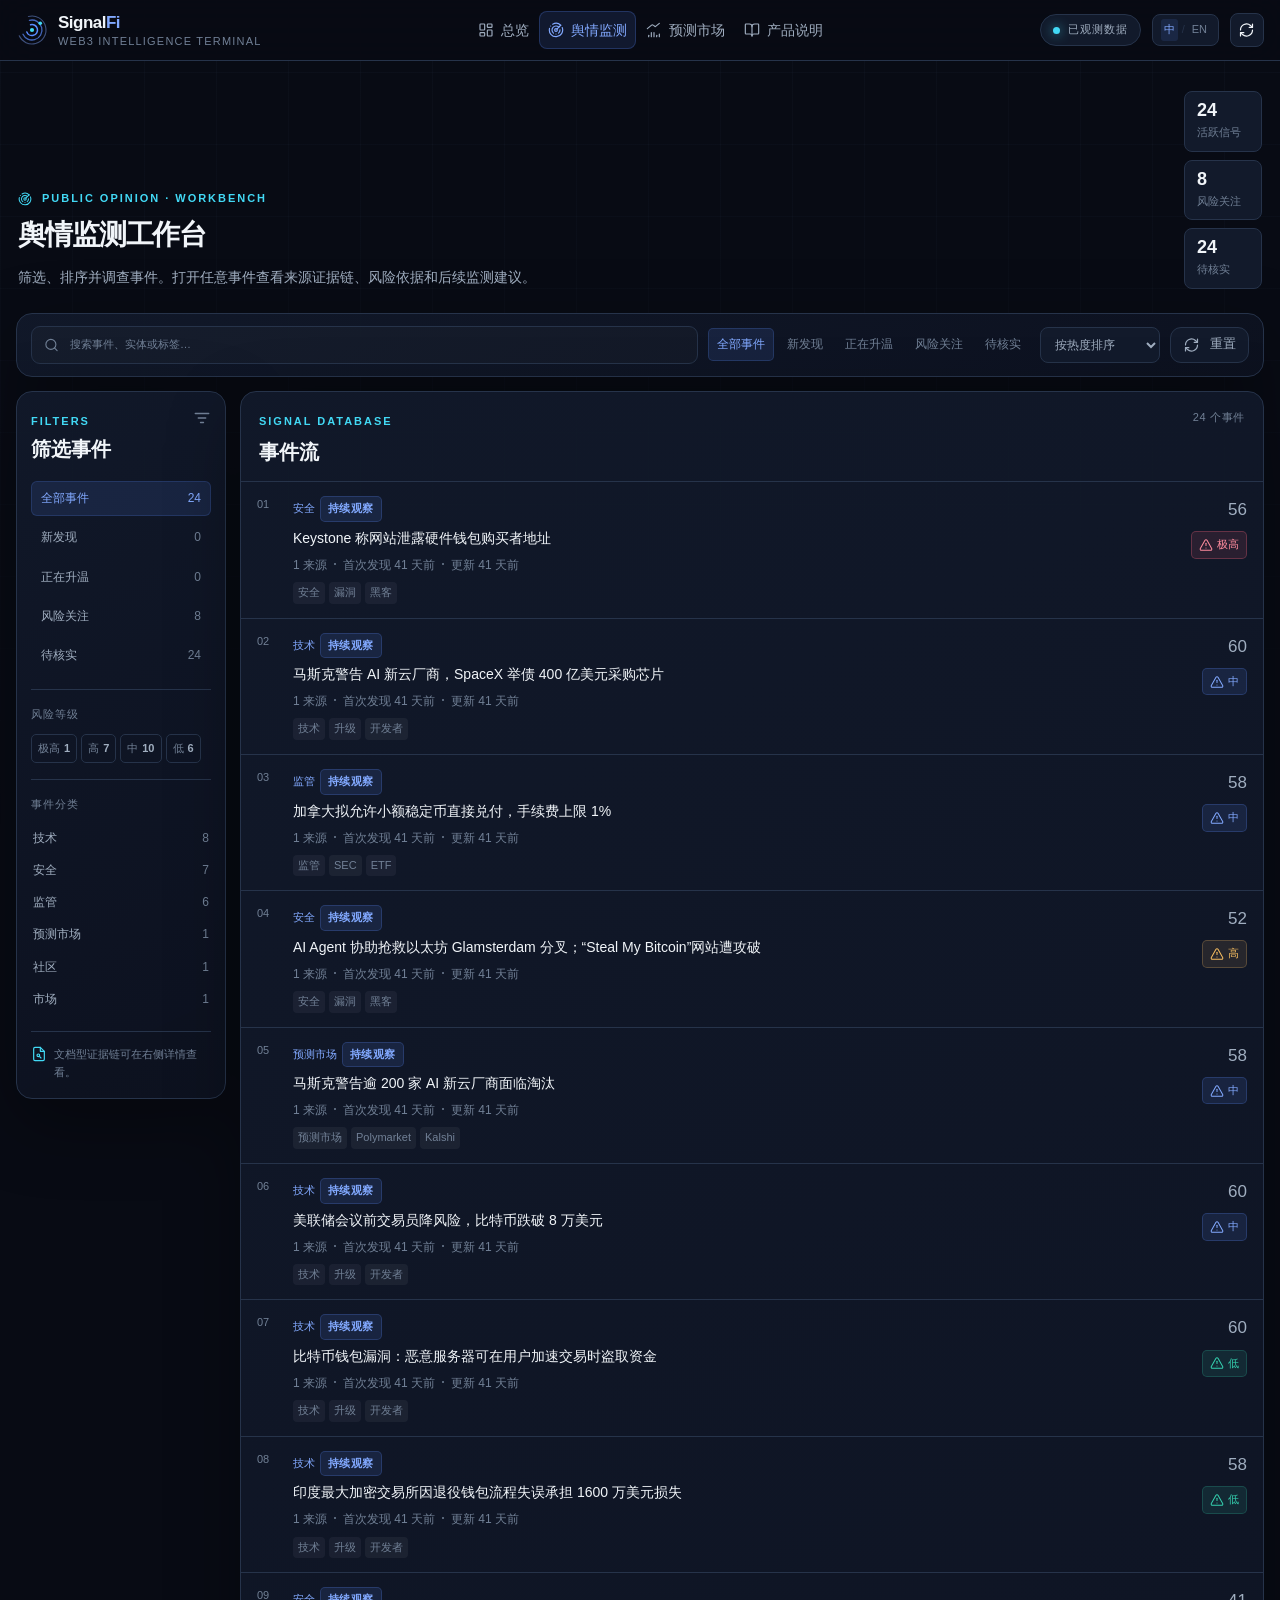
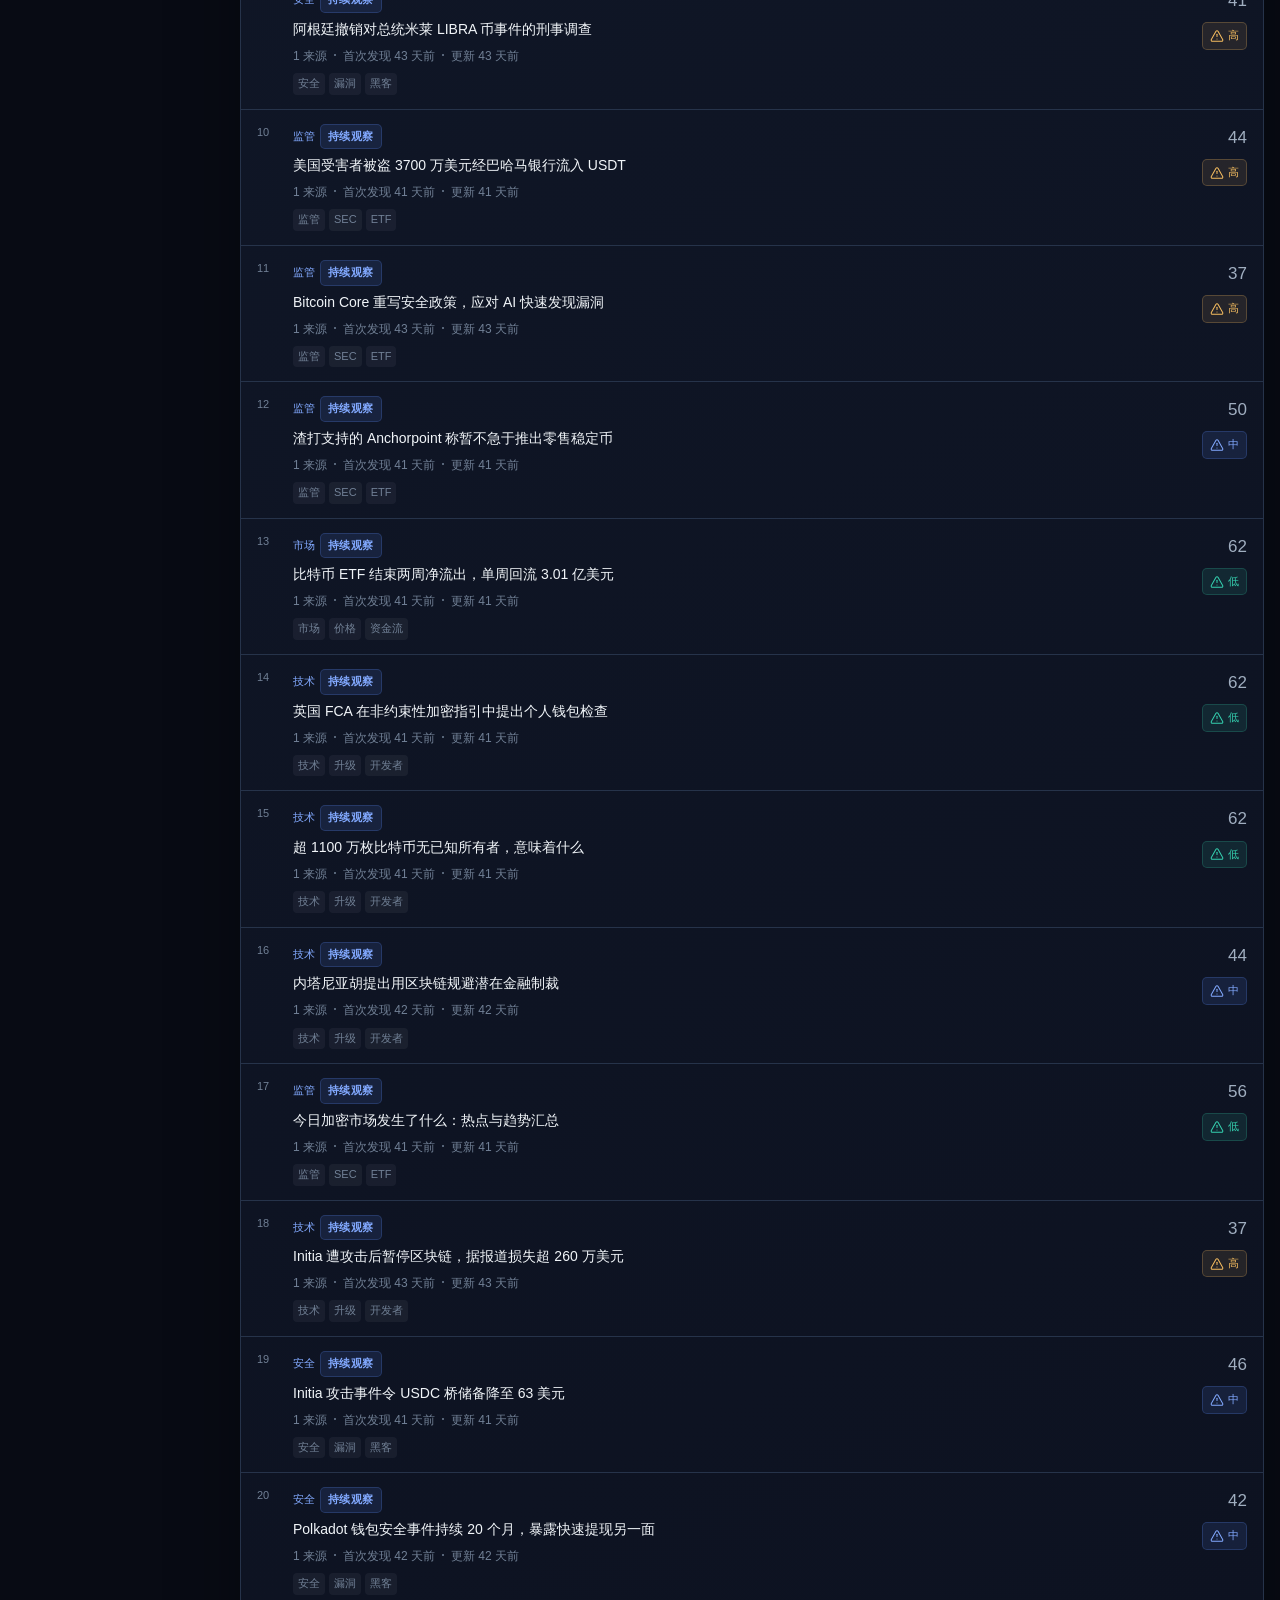
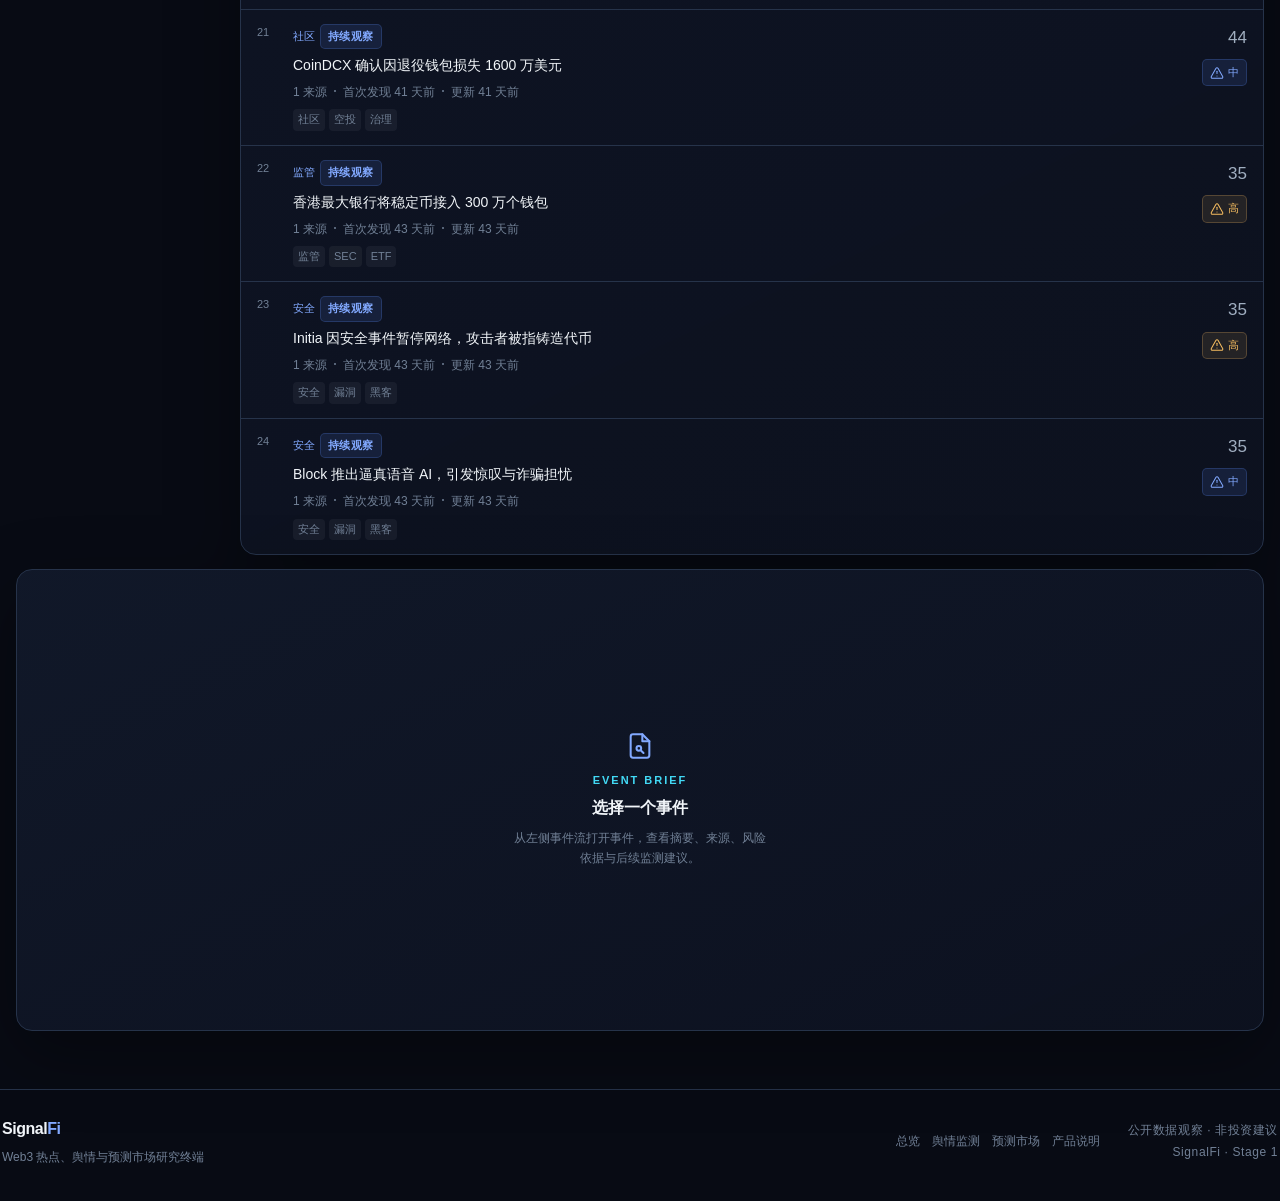
==== signals.html @ f1cc5cdb "chore: snapshot SignalFi v1.0" ====
<!doctype html>
<html lang="zh-CN">
<head>
  <meta charset="utf-8">
  <meta name="viewport" content="width=device-width, initial-scale=1">
  <meta name="description" content="SignalFi Web3 Intelligence Terminal：从公开数据中发现热点、舆情风险与预测市场研究机会。">
  <meta name="theme-color" content="#080B14">
  <title>舆情监测工作台 · SignalFi</title>
  <link rel="icon" href="assets/favicon.svg" type="image/svg+xml">
  <link rel="stylesheet" href="assets/tokens.css">
  <link rel="stylesheet" href="assets/styles.css">
  <link rel="stylesheet" href="assets/stage1.css">
</head>
<body data-page="signals">
  <a class="skip-link" href="#app-main">Skip to content</a>
  <div id="site-header"></div>
  <main class="page-shell" id="app-main"></main>
  <div id="site-footer"></div>
  <script src="assets/latest-data.js"></script>
  <script src="assets/core.js"></script>
  <script src="assets/signals.js"></script>
</body>
</html>
---- assets/tokens.css ----
:root {
  /* Surfaces */
  --app-bg: #080B14;
  --panel-base: #0D1220;
  --panel-elevated: #121A2B;
  --hover-surface: #19243A;
  --border: #26334A;

  /* Typography */
  --text-primary: #F1F5F9;
  --text-secondary: #A0AEC0;
  --text-muted: #718096;

  /* Brand and semantic colors */
  --brand-blue: #5B8CFF;
  --brand-blue-bright: #82A9FF;
  --signal-cyan: #42D9F5;
  --signal-teal: #35D0B0;
  --research-violet: #A78BFA;
  --risk-red: #FF647C;
  --alert-amber: #F6BD60;

  /* Alpha tokens */
  --blue-soft: rgba(91, 140, 255, 0.12);
  --cyan-soft: rgba(66, 217, 245, 0.12);
  --teal-soft: rgba(53, 208, 176, 0.11);
  --violet-soft: rgba(167, 139, 250, 0.11);
  --risk-soft: rgba(255, 100, 124, 0.11);
  --amber-soft: rgba(246, 189, 96, 0.1);
  --white-03: rgba(241, 245, 249, 0.03);
  --white-05: rgba(241, 245, 249, 0.05);
  --white-07: rgba(241, 245, 249, 0.07);
  --grid-line: rgba(160, 174, 192, 0.045);
  --backdrop: rgba(4, 7, 13, 0.8);
  --shadow: 0 24px 70px rgba(0, 0, 0, 0.34);

  /* Layout */
  --radius: 16px;
  --radius-sm: 12px;
  --radius-control: 8px;
  --panel-padding: 22px;
  --icon-nav: 16px;
  --icon-card: 20px;
  --icon-list: 16px;
  --icon-risk: 14px;

  /* Compatibility aliases used by existing components */
  --bg: var(--app-bg);
  --bg-soft: var(--panel-base);
  --panel: color-mix(in srgb, var(--panel-base) 92%, transparent);
  --panel-solid: var(--panel-base);
  --panel-hover: color-mix(in srgb, var(--hover-surface) 94%, transparent);
  --line: var(--border);
  --line-strong: color-mix(in srgb, var(--border) 72%, white 9%);
  --text: var(--text-primary);
  --muted: var(--text-secondary);
  --muted-2: var(--text-muted);
  --mint: var(--signal-teal);
  --mint-soft: var(--teal-soft);
  --blue: var(--brand-blue);
  --amber: var(--alert-amber);
  --danger: var(--risk-red);
  --danger-soft: var(--risk-soft);
  --cyan: var(--signal-cyan);
  --violet: var(--research-violet);
  --font: "Inter", "Noto Sans SC", "PingFang SC", "Microsoft YaHei", "Segoe UI", sans-serif;
}
---- assets/styles.css ----
* { box-sizing: border-box; }
html { scroll-behavior: smooth; }
body {
  margin: 0;
  min-width: 320px;
  background: var(--bg);
  color: var(--text);
  font-family: var(--font);
  line-height: 1.55;
  -webkit-font-smoothing: antialiased;
  overflow-x: hidden;
}
body::before {
  content: "";
  position: fixed;
  inset: 0;
  z-index: -3;
  background-image:
    linear-gradient(rgba(128, 160, 200, 0.035) 1px, transparent 1px),
    linear-gradient(90deg, rgba(128, 160, 200, 0.035) 1px, transparent 1px);
  background-size: 72px 72px;
  mask-image: linear-gradient(to bottom, black 0%, rgba(0,0,0,.65) 45%, transparent 96%);
  pointer-events: none;
}
button, input { font: inherit; }
button { color: inherit; }
a { color: inherit; }
svg { display: block; }
.icon-sprite { position: absolute; width: 0; height: 0; overflow: hidden; }
.icon { width: var(--icon-list); height: var(--icon-list); fill: none; stroke: currentColor; stroke-width: 1.75; stroke-linecap: round; stroke-linejoin: round; flex: 0 0 auto; }
.icon-sm { width: var(--icon-risk); height: var(--icon-risk); }
.icon-md { width: var(--icon-card); height: var(--icon-card); }
.nav-icon { width: var(--icon-nav); height: var(--icon-nav); }
:focus-visible { outline: 2px solid var(--brand-blue); outline-offset: 2px; }
::selection { background: var(--cyan-soft); color: var(--text-primary); }
.ambient { position: fixed; z-index: -2; width: 680px; height: 680px; border-radius: 50%; filter: blur(100px); opacity: .16; pointer-events: none; }
.ambient-one { top: -380px; left: 25%; background: var(--brand-blue); }
.ambient-two { top: 520px; right: -440px; background: var(--signal-cyan); opacity: .1; }
.site-header { position: sticky; top: 0; z-index: 30; border-bottom: 1px solid var(--line); background: color-mix(in srgb, var(--app-bg) 88%, transparent); backdrop-filter: blur(20px); }
.header-inner { width: min(1480px, calc(100% - 48px)); height: 60px; margin: 0 auto; display: flex; align-items: center; justify-content: space-between; gap: 24px; }
.brand { display: inline-flex; align-items: center; gap: 10px; text-decoration: none; flex: 0 0 auto; }
.brand-logo { width: 32px; height: 32px; flex: 0 0 auto; }
.brand-copy { display: flex; flex-direction: column; line-height: 1; }
.brand-wordmark { color: var(--text-primary); font-size: 17px; font-weight: 700; letter-spacing: -.03em; }
.brand-wordmark span, .site-footer .brand-wordmark span { color: var(--brand-blue-bright); }
.brand-copy small { margin-top: 5px; color: var(--text-muted); font-size: 7px; letter-spacing: .17em; }
.header-nav { display: flex; align-items: center; gap: 5px; }
.header-nav button { display: inline-flex; align-items: center; gap: 7px; border: 1px solid transparent; background: transparent; color: var(--text-secondary); padding: 7px 11px; border-radius: var(--radius-control); font-size: 12px; cursor: pointer; transition: .2s ease; }
.header-nav button:hover { color: var(--brand-blue-bright); background: var(--blue-soft); border-color: color-mix(in srgb, var(--brand-blue) 24%, transparent); }
.header-actions { display: flex; align-items: center; gap: 11px; }
.mode-pill { height: 32px; display: inline-flex; align-items: center; gap: 8px; padding: 0 12px; border: 1px solid var(--line); background: var(--panel-elevated); border-radius: 999px; color: var(--muted); font-size: 11px; letter-spacing: .08em; text-transform: uppercase; white-space: nowrap; }
.status-dot, .live-dot, .dot { display: inline-block; width: 7px; height: 7px; border-radius: 50%; background: var(--signal-cyan); box-shadow: 0 0 12px color-mix(in srgb, var(--signal-cyan) 80%, transparent); }
.mode-pill.demo .status-dot { background: var(--amber); box-shadow: 0 0 12px rgba(246,189,96,.75); }
.icon-button { width: 34px; height: 34px; border: 1px solid var(--line); border-radius: var(--radius-control); background: var(--panel-elevated); display: grid; place-items: center; cursor: pointer; transition: .2s ease; }
.icon-button svg { width: 17px; fill: none; stroke: currentColor; stroke-width: 1.8; stroke-linecap: round; stroke-linejoin: round; }
.icon-button:hover { border-color: color-mix(in srgb, var(--brand-blue) 42%, transparent); color: var(--brand-blue-bright); background: var(--blue-soft); }
.icon-button.loading svg { animation: spin .9s linear infinite; }
.page-shell { width: min(1480px, calc(100% - 48px)); margin: 0 auto; }
.hero { min-height: 530px; display: grid; grid-template-columns: minmax(0, 1.12fr) minmax(360px, .88fr); align-items: center; gap: 70px; padding: 72px 4px 58px; border-bottom: 1px solid var(--line); }
.eyebrow, .section-kicker { color: var(--signal-cyan); font-size: 10px; font-weight: 700; letter-spacing: .18em; text-transform: uppercase; }
.eyebrow { display: flex; align-items: center; gap: 10px; margin-bottom: 26px; }
.live-dot { animation: pulse 2s infinite; }
.hero h1 { margin: 0; max-width: 810px; font-size: clamp(47px, 5.6vw, 82px); line-height: .99; letter-spacing: -.045em; font-weight: 650; }
.hero h1 span { background: linear-gradient(100deg, var(--text-primary) 5%, var(--brand-blue-bright) 48%, var(--signal-cyan) 100%); -webkit-background-clip: text; background-clip: text; color: transparent; }
.hero-description { max-width: 660px; margin: 28px 0 0; color: var(--muted); font-size: 16px; line-height: 1.85; }
.hero-actions { display: flex; flex-wrap: wrap; gap: 12px; margin-top: 34px; }
.button { min-height: 46px; display: inline-flex; align-items: center; justify-content: center; gap: 10px; border: 1px solid transparent; border-radius: 11px; padding: 0 20px; cursor: pointer; font-size: 13px; font-weight: 600; transition: transform .2s ease, background .2s ease, border-color .2s ease; }
.button:hover { transform: translateY(-1px); }
.button svg { width: 17px; fill: none; stroke: currentColor; stroke-width: 1.8; stroke-linecap: round; stroke-linejoin: round; }
.button-primary { background: var(--brand-blue); color: #FFFFFF; box-shadow: 0 10px 36px color-mix(in srgb, var(--brand-blue) 24%, transparent); }
.button-primary:hover { background: var(--brand-blue-bright); color: var(--app-bg); }
.button-ghost { background: var(--panel-elevated); border-color: var(--line); color: var(--text-secondary); }
.button-ghost:hover { background: var(--hover-surface); border-color: var(--line-strong); color: var(--text-primary); }
.hero-meta { display: flex; flex-wrap: wrap; gap: 26px; margin-top: 31px; color: var(--muted-2); font-size: 11px; }
.hero-meta strong { color: var(--text-secondary); font-weight: 500; }
.signal-visual { position: relative; width: min(100%, 510px); aspect-ratio: 1; margin: 0 auto; display: grid; place-items: center; }
.signal-visual::before { content: ""; position: absolute; inset: 5%; border-radius: 50%; background: radial-gradient(circle, rgba(66,217,245,.11), transparent 62%); filter: blur(14px); }
.orbit { position: absolute; border: 1px solid color-mix(in srgb, var(--brand-blue) 18%, transparent); border-radius: 50%; }
.orbit::after { content: ""; position: absolute; inset: 9%; border: 1px dashed color-mix(in srgb, var(--signal-cyan) 14%, transparent); border-radius: 50%; }
.orbit-outer { inset: 4%; animation: orbit-rotate 34s linear infinite; }
.orbit-mid { inset: 18%; border-color: rgba(91,140,255,.18); animation: orbit-rotate 24s linear infinite reverse; }
.orbit-inner { inset: 31%; border-color: color-mix(in srgb, var(--signal-cyan) 24%, transparent); }
.orbit i { position: absolute; width: 7px; height: 7px; border-radius: 50%; background: var(--signal-cyan); box-shadow: 0 0 20px color-mix(in srgb, var(--signal-cyan) 78%, transparent); }
.orbit i:nth-child(1) { top: 9%; left: 27%; }
.orbit i:nth-child(2) { right: 9%; top: 48%; background: var(--brand-blue-bright); box-shadow: 0 0 20px color-mix(in srgb, var(--brand-blue) 78%, transparent); }
.orbit i:nth-child(3) { bottom: 13%; left: 31%; background: var(--alert-amber); box-shadow: 0 0 20px color-mix(in srgb, var(--alert-amber) 70%, transparent); }
.orbit-mid i:nth-child(1) { top: 24%; right: 3%; }
.orbit-mid i:nth-child(2) { bottom: 16%; left: 10%; background: var(--blue); }
.signal-core { position: relative; z-index: 2; width: 38%; aspect-ratio: 1; border-radius: 50%; display: flex; flex-direction: column; align-items: center; justify-content: center; border: 1px solid color-mix(in srgb, var(--brand-blue) 34%, transparent); background: radial-gradient(circle at 50% 30%, var(--blue-soft), transparent 62%), var(--panel-base); box-shadow: 0 0 0 12px color-mix(in srgb, var(--brand-blue) 4%, transparent), 0 0 90px color-mix(in srgb, var(--brand-blue) 12%, transparent), inset 0 0 50px var(--white-03); }
.signal-core::before { content: ""; position: absolute; inset: -8px; border-radius: 50%; background: conic-gradient(var(--brand-blue) 0 var(--risk-angle, 56%), var(--white-07) var(--risk-angle, 56%) 100%); z-index: -1; mask: radial-gradient(transparent 67%, black 69%); }
.signal-core span { color: var(--muted-2); font-size: 8px; letter-spacing: .17em; }
.signal-core strong { margin: 6px 0 0; font-size: clamp(38px, 4vw, 54px); line-height: 1; letter-spacing: -.05em; }
.signal-core small { margin-top: 7px; color: var(--muted); font-size: 10px; }
.signal-caption { position: absolute; color: var(--muted-2); font-size: 8px; letter-spacing: .14em; }
.signal-caption b { margin-left: 7px; color: var(--text-secondary); font-weight: 500; }
.signal-caption.top { top: 15%; right: 0; }
.signal-caption.bottom { bottom: 14%; left: -1%; }
.notice-bar { margin: 20px 0 0; padding: 13px 17px; display: flex; align-items: center; gap: 11px; border: 1px solid color-mix(in srgb, var(--alert-amber) 24%, transparent); background: var(--amber-soft); border-radius: var(--radius-sm); color: color-mix(in srgb, var(--alert-amber) 78%, white 22%); font-size: 12px; }
.notice-icon { flex: 0 0 auto; width: 19px; height: 19px; display: grid; place-items: center; border: 1px solid color-mix(in srgb, var(--alert-amber) 35%, transparent); border-radius: 50%; color: var(--alert-amber); font-size: 11px; font-weight: 700; }
.kpi-grid { display: grid; grid-template-columns: repeat(4, minmax(0, 1fr)); gap: 14px; margin-top: 26px; }
.kpi-card, .panel, .method-card { border: 1px solid var(--line); background: linear-gradient(155deg, color-mix(in srgb, var(--panel-elevated) 92%, transparent), color-mix(in srgb, var(--panel-base) 96%, transparent)); box-shadow: var(--shadow); }
.kpi-card { min-height: 176px; padding: 20px 20px 16px; border-radius: var(--radius-sm); position: relative; overflow: hidden; }
.kpi-card::after { content: ""; position: absolute; top: -70px; right: -70px; width: 150px; height: 150px; border-radius: 50%; background: radial-gradient(circle, var(--blue-soft), transparent 70%); }
.kpi-top { display: flex; align-items: center; justify-content: space-between; gap: 10px; color: var(--text-secondary); font-size: 12px; }
.kpi-label { display: inline-flex; align-items: center; gap: 7px; }
.kpi-icon { width: var(--icon-card); height: var(--icon-card); color: var(--brand-blue-bright); }
.kpi-chip { padding: 3px 7px; border-radius: 5px; color: var(--brand-blue-bright); background: var(--blue-soft); font-size: 8px; letter-spacing: .08em; }
.kpi-chip.danger { color: var(--danger); background: var(--danger-soft); }
.kpi-chip.success { color: var(--signal-teal); background: var(--teal-soft); }
.kpi-card > strong { display: block; margin-top: 13px; font-size: 34px; line-height: 1; letter-spacing: -.04em; }
.kpi-card > p { margin: 8px 0 0; color: var(--muted-2); font-size: 10px; }
.sparkline { position: absolute; right: 14px; bottom: 14px; width: 45%; height: 42px; overflow: visible; }
.mini-bars { position: absolute; right: 18px; bottom: 18px; height: 34px; display: flex; align-items: end; gap: 4px; }
.mini-bars i { display: block; width: 4px; border-radius: 3px; background: linear-gradient(to top, rgba(255,100,124,.25), var(--danger)); }
.sentiment-track { position: absolute; right: 18px; bottom: 22px; width: 42%; height: 5px; border-radius: 5px; background: rgba(255,255,255,.07); overflow: hidden; }
.sentiment-track span { display: block; width: 0; height: 100%; border-radius: inherit; background: linear-gradient(90deg, var(--danger), var(--amber), var(--mint)); transition: width .6s ease; }
.dashboard-grid { display: grid; grid-template-columns: minmax(0, 1fr) 382px; gap: 16px; margin-top: 16px; align-items: start; }
.main-column, .side-column { display: flex; flex-direction: column; gap: 16px; min-width: 0; }
.panel { border-radius: var(--radius); padding: var(--panel-padding); }
.panel-heading { display: flex; align-items: flex-start; justify-content: space-between; gap: 20px; }
.panel-heading.compact { align-items: center; }
.panel-heading h2 { margin: 5px 0 0; font-size: 18px; line-height: 1.25; letter-spacing: -.02em; font-weight: 600; }
.legend { display: flex; align-items: center; gap: 8px; color: var(--muted-2); font-size: 9px; letter-spacing: .04em; }
.legend-line { display: block; width: 24px; height: 2px; border-radius: 4px; background: var(--signal-cyan); box-shadow: 0 0 12px color-mix(in srgb, var(--signal-cyan) 55%, transparent); }
.trend-chart { width: 100%; height: 250px; margin-top: 24px; }
.trend-chart svg { width: 100%; height: 100%; overflow: visible; }
.pulse-footer { display: flex; flex-wrap: wrap; gap: 22px; padding-top: 17px; border-top: 1px solid var(--line); color: var(--muted-2); font-size: 10px; }
.pulse-footer b { color: var(--text-secondary); font-weight: 500; }
.dot.mint { background: var(--mint); }
.dot.amber { background: var(--amber); box-shadow: 0 0 10px rgba(246,189,96,.6); }
.events-panel { padding-bottom: 12px; }
.event-tools { flex: 1; display: flex; justify-content: flex-end; }
.search-box { width: min(300px, 100%); height: 38px; display: flex; align-items: center; gap: 9px; padding: 0 12px; border: 1px solid var(--line); border-radius: 9px; background: rgba(255,255,255,.02); }
.search-box:focus-within { border-color: rgba(66,217,245,.35); }
.search-box svg { width: 15px; fill: none; stroke: var(--muted-2); stroke-width: 1.8; stroke-linecap: round; }
.search-box input { width: 100%; border: 0; outline: 0; background: transparent; color: var(--text); font-size: 11px; }
.search-box input::placeholder { color: var(--muted-2); }
.filter-row { display: flex; gap: 7px; flex-wrap: wrap; margin: 22px 0 10px; }
.filter-button { border: 1px solid transparent; background: rgba(255,255,255,.025); color: var(--muted-2); border-radius: 7px; padding: 6px 10px; font-size: 10px; cursor: pointer; transition: .2s ease; }
.filter-button:hover { color: var(--text); background: rgba(255,255,255,.05); }
.filter-button.active { color: var(--mint); background: var(--mint-soft); border-color: rgba(66,217,245,.17); }
.event-list { display: flex; flex-direction: column; }
.event-row { display: grid; grid-template-columns: 34px minmax(0, 1fr) auto; gap: 14px; align-items: center; width: 100%; padding: 16px 8px; border: 0; border-bottom: 1px solid var(--line); background: transparent; text-align: left; cursor: pointer; transition: background .2s ease, transform .2s ease; }
.event-row:last-child { border-bottom: 0; }
.event-row:hover { background: rgba(255,255,255,.027); transform: translateX(2px); }
.event-index { color: var(--muted-2); font-size: 10px; font-variant-numeric: tabular-nums; }
.event-main { min-width: 0; }
.event-title { display: block; color: var(--text-primary); font-size: 13px; line-height: 1.5; font-weight: 520; }
.event-row:hover .event-title { color: white; }
.event-meta { display: flex; flex-wrap: wrap; align-items: center; gap: 8px; margin-top: 7px; color: var(--muted-2); font-size: 9px; }
.event-meta .category { color: var(--brand-blue-bright); }
.event-meta .bullet { width: 2px; height: 2px; border-radius: 50%; background: var(--muted-2); }
.event-tags { display: inline-flex; gap: 5px; flex-wrap: wrap; }
.event-tags span { padding: 2px 5px; border-radius: 4px; background: var(--blue-soft); color: var(--brand-blue-bright); }
.event-score { display: flex; align-items: center; gap: 10px; }
.heat-bar { width: 48px; height: 3px; border-radius: 5px; background: rgba(255,255,255,.07); overflow: hidden; }
.heat-bar span { display: block; height: 100%; border-radius: inherit; background: linear-gradient(90deg, rgba(66,217,245,.35), var(--mint)); }
.risk-pill { min-width: 44px; padding: 4px 7px; border-radius: 5px; display: inline-flex; align-items: center; justify-content: center; gap: 4px; text-align: center; font-size: 9px; border: 1px solid transparent; }
.risk-pill .icon { width: var(--icon-risk); height: var(--icon-risk); }
.risk-pill.critical { color: color-mix(in srgb, var(--risk-red) 74%, white 26%); background: var(--risk-soft); border-color: color-mix(in srgb, var(--risk-red) 28%, transparent); }
.risk-pill.high { color: var(--alert-amber); background: var(--amber-soft); border-color: color-mix(in srgb, var(--alert-amber) 24%, transparent); }
.risk-pill.medium { color: var(--brand-blue-bright); background: var(--blue-soft); border-color: color-mix(in srgb, var(--brand-blue) 22%, transparent); }
.risk-pill.low { color: var(--signal-teal); background: var(--teal-soft); border-color: color-mix(in srgb, var(--signal-teal) 20%, transparent); }
.loading-state, .empty-state { padding: 42px 18px; color: var(--muted-2); text-align: center; font-size: 12px; }
.brief-panel { position: relative; overflow: hidden; background: radial-gradient(circle at 100% 0, rgba(66,217,245,.1), transparent 38%), linear-gradient(155deg, rgba(17,27,40,.96), rgba(10,15,24,.9)); }
.brief-panel::before { content: ""; position: absolute; inset: 0; border-radius: inherit; padding: 1px; background: linear-gradient(135deg, rgba(66,217,245,.32), transparent 38%, rgba(91,140,255,.15)); -webkit-mask: linear-gradient(#000 0 0) content-box, linear-gradient(#000 0 0); -webkit-mask-composite: xor; mask-composite: exclude; pointer-events: none; }
.engine-badge { padding: 4px 7px; border-radius: 5px; color: var(--mint); background: var(--mint-soft); font-size: 8px; letter-spacing: .08em; }
.engine-badge.report-ai { color: var(--brand-blue-bright); background: var(--blue-soft); }
.brief-headline { margin: 22px 0 0; font-size: 18px; line-height: 1.5; letter-spacing: -.02em; font-weight: 600; }
.brief-summary { margin: 13px 0 0; color: var(--muted); font-size: 12px; line-height: 1.85; }
.brief-rule { height: 1px; margin: 18px 0; background: var(--line); }
.brief-actions { display: flex; flex-direction: column; gap: 10px; }
.brief-action { display: flex; gap: 9px; color: var(--text-secondary); font-size: 11px; line-height: 1.65; }
.brief-action span { flex: 0 0 auto; color: var(--mint); font-size: 9px; padding-top: 3px; }
.text-button { width: 100%; margin-top: 20px; padding: 11px 0 0; border: 0; border-top: 1px solid var(--line); background: transparent; color: #bdc9d9; display: flex; justify-content: space-between; cursor: pointer; font-size: 11px; }
.text-button:hover { color: var(--mint); }
.text-button span { color: var(--mint); }
.tiny-label { color: var(--muted-2); font-size: 8px; letter-spacing: .13em; }
.coin-grid { display: grid; grid-template-columns: repeat(3, 1fr); gap: 8px; margin-top: 20px; }
.coin-card { padding: 10px 9px; border: 1px solid var(--line); border-radius: 9px; background: rgba(255,255,255,.018); }
.coin-symbol { display: flex; justify-content: space-between; color: var(--muted); font-size: 9px; }
.coin-symbol b { color: var(--text-secondary); font-size: 8px; font-weight: 500; }
.coin-price { display: block; margin-top: 7px; font-size: 14px; font-variant-numeric: tabular-nums; }
.coin-change { display: block; margin-top: 3px; font-size: 9px; }
.positive { color: var(--mint); }
.negative { color: var(--danger); }
.fear-row { margin-top: 18px; padding: 12px 0; border-top: 1px solid var(--line); border-bottom: 1px solid var(--line); display: grid; grid-template-columns: 1fr 1.1fr auto; align-items: center; gap: 10px; font-size: 10px; color: var(--muted); }
.fear-row > div:first-child { display: flex; gap: 8px; align-items: baseline; }
.fear-row strong { color: var(--text); font-size: 15px; }
.fear-row small { color: var(--muted-2); font-size: 8px; text-align: right; }
.fear-track { height: 4px; border-radius: 5px; background: linear-gradient(90deg, rgba(255,100,124,.25), rgba(246,189,96,.25), rgba(66,217,245,.25)); overflow: hidden; }
.fear-track span { display: block; width: 0; height: 100%; background: linear-gradient(90deg, var(--danger), var(--amber), var(--mint)); transition: width .6s ease; }
.subhead { display: flex; justify-content: space-between; margin-top: 18px; color: var(--muted-2); font-size: 8px; letter-spacing: .05em; }
.prediction-list { display: flex; flex-direction: column; }
.prediction-row { display: block; padding: 12px 0; border-bottom: 1px solid var(--line); text-decoration: none; }
.prediction-row:last-child { border-bottom: 0; padding-bottom: 0; }
.prediction-question { color: var(--text-secondary); font-size: 10.5px; line-height: 1.5; }
.prediction-meta { display: flex; justify-content: space-between; gap: 12px; margin-top: 7px; color: var(--muted-2); font-size: 8px; }
.prediction-prob { color: var(--research-violet); font-size: 11px; font-variant-numeric: tabular-nums; }
.prediction-bar { height: 2px; margin-top: 7px; border-radius: 4px; background: rgba(255,255,255,.06); overflow: hidden; }
.prediction-bar span { display: block; height: 100%; border-radius: inherit; background: linear-gradient(90deg, var(--violet-soft), var(--research-violet)); }
.source-list { display: flex; flex-direction: column; margin-top: 16px; }
.source-row { display: grid; grid-template-columns: 8px minmax(0, 1fr) auto; gap: 10px; align-items: center; padding: 8px 0; border-bottom: 1px solid rgba(151,169,196,.08); font-size: 10px; }
.source-row:last-child { border-bottom: 0; }
.source-state { width: 5px; height: 5px; border-radius: 50%; background: var(--mint); box-shadow: 0 0 8px rgba(66,217,245,.6); }
.source-state.error { background: var(--danger); box-shadow: 0 0 8px rgba(255,100,124,.5); }
.source-name { color: var(--text-secondary); overflow: hidden; text-overflow: ellipsis; white-space: nowrap; }
.source-type { color: var(--muted-2); font-size: 8px; }
.source-count { color: var(--muted); font-variant-numeric: tabular-nums; }
.methodology-section { display: grid; grid-template-columns: .82fr 1.18fr; gap: 52px; margin: 26px 0 0; padding: 74px 4px; border-top: 1px solid var(--line); }
.methodology-intro h2 { margin: 13px 0 0; font-size: clamp(30px, 3.2vw, 48px); line-height: 1.1; letter-spacing: -.04em; }
.methodology-intro p { max-width: 440px; margin: 20px 0 0; color: var(--muted); font-size: 13px; line-height: 1.9; }
.method-grid { display: grid; grid-template-columns: repeat(2, minmax(0, 1fr)); gap: 12px; }
.method-card { border-radius: var(--radius-sm); padding: 20px; background: linear-gradient(145deg, color-mix(in srgb, var(--panel-elevated) 78%, transparent), color-mix(in srgb, var(--panel-base) 70%, transparent)); }
.method-index { color: var(--signal-cyan); font-size: 9px; letter-spacing: .1em; }
.method-card h3 { margin: 22px 0 0; font-size: 14px; font-weight: 600; }
.method-card p { margin: 9px 0 0; color: var(--muted-2); font-size: 10px; line-height: 1.8; }
.site-footer { display: flex; justify-content: space-between; gap: 24px; padding: 28px 4px 42px; border-top: 1px solid var(--line); }
.site-footer strong { font-size: 12px; letter-spacing: .12em; }
.site-footer p { margin: 6px 0 0; color: var(--muted-2); font-size: 9px; }
.footer-meta { display: flex; flex-direction: column; align-items: flex-end; gap: 5px; color: var(--muted-2); font-size: 8px; letter-spacing: .05em; }
.dialog { width: min(760px, calc(100% - 28px)); max-height: min(88vh, 900px); padding: 0; border: 1px solid var(--line-strong); border-radius: 18px; background: #0b111b; color: var(--text); box-shadow: 0 40px 120px rgba(0,0,0,.75); overflow: hidden; }
.dialog::backdrop { background: rgba(2, 5, 9, .78); backdrop-filter: blur(7px); }
.dialog-shell { position: relative; padding: 34px; overflow-y: auto; max-height: min(88vh, 900px); }
.dialog-close { position: absolute; top: 18px; right: 18px; width: 34px; height: 34px; z-index: 2; border: 1px solid var(--line); border-radius: 9px; background: rgba(255,255,255,.035); cursor: pointer; }
.dialog-close svg { width: 15px; margin: auto; fill: none; stroke: currentColor; stroke-width: 1.7; stroke-linecap: round; }
.dialog-close:hover { color: var(--mint); border-color: rgba(66,217,245,.35); }
.detail-kicker { padding-right: 40px; color: var(--signal-cyan); font-size: 9px; letter-spacing: .14em; text-transform: uppercase; }
.detail-title { margin: 13px 0 0; padding-right: 30px; font-size: clamp(24px, 4vw, 38px); line-height: 1.25; letter-spacing: -.035em; }
.detail-meta { display: flex; flex-wrap: wrap; align-items: center; gap: 8px; margin-top: 14px; color: var(--muted-2); font-size: 10px; }
.detail-summary { margin: 24px 0 0; color: var(--text-secondary); font-size: 13px; line-height: 1.9; }
.metric-grid { display: grid; grid-template-columns: repeat(3, 1fr); gap: 9px; margin-top: 24px; }
.metric-box { padding: 14px; border: 1px solid var(--line); border-radius: 10px; background: rgba(255,255,255,.02); }
.metric-box span { color: var(--muted-2); font-size: 8px; letter-spacing: .08em; text-transform: uppercase; }
.metric-box strong { display: block; margin-top: 5px; font-size: 20px; font-variant-numeric: tabular-nums; }
.metric-box small { display: block; margin-top: 4px; color: var(--muted-2); font-size: 8px; }
.insight-box { margin-top: 22px; padding: 16px 17px; border: 1px solid color-mix(in srgb, var(--signal-cyan) 20%, transparent); border-radius: var(--radius-sm); background: var(--cyan-soft); }
.insight-box span { color: var(--signal-cyan); font-size: 8px; letter-spacing: .12em; }
.insight-box p { margin: 8px 0 0; color: var(--text-secondary); font-size: 12px; line-height: 1.8; }
.detail-section { margin-top: 25px; }
.detail-section h3 { margin: 0 0 12px; color: var(--text-primary); font-size: 12px; font-weight: 600; }
.detail-tags { display: flex; flex-wrap: wrap; gap: 6px; }
.detail-tags span { padding: 4px 8px; border: 1px solid var(--line); border-radius: 5px; color: var(--text-secondary); font-size: 9px; }
.evidence-list { display: flex; flex-direction: column; gap: 7px; }
.evidence-link { display: flex; align-items: center; justify-content: space-between; gap: 12px; padding: 11px 12px; border: 1px solid var(--line); border-radius: var(--radius-control); text-decoration: none; color: var(--text-secondary); font-size: 10px; transition: .2s ease; }
.evidence-link:hover { border-color: color-mix(in srgb, var(--brand-blue) 30%, transparent); background: var(--blue-soft); color: var(--text-primary); }
.evidence-link small { flex: 0 0 auto; color: var(--muted-2); font-size: 8px; }
.report-actions { display: flex; gap: 9px; margin-top: 24px; flex-wrap: wrap; }
.report-section { margin-top: 25px; padding-top: 20px; border-top: 1px solid var(--line); }
.report-section h3 { margin: 0; font-size: 12px; }
.report-section p { margin: 10px 0 0; color: var(--text-secondary); font-size: 12px; line-height: 1.85; }
.report-action-list { margin: 12px 0 0; padding: 0; list-style: none; display: flex; flex-direction: column; gap: 10px; }
.report-action-list li { display: flex; gap: 9px; color: var(--text-secondary); font-size: 11px; line-height: 1.7; }
.report-action-list li::before { content: "→"; color: var(--brand-blue-bright); flex: 0 0 auto; }
.report-event-list { display: flex; flex-direction: column; margin-top: 10px; }
.report-event { display: flex; justify-content: space-between; gap: 14px; padding: 10px 0; border-bottom: 1px solid rgba(151,169,196,.08); font-size: 10px; }
.report-event:last-child { border-bottom: 0; }
.report-event span { color: var(--text-secondary); }
.report-event b { flex: 0 0 auto; color: var(--muted-2); font-weight: 500; }
.toast { position: fixed; left: 50%; bottom: 24px; z-index: 60; transform: translate(-50%, 20px); padding: 11px 16px; border: 1px solid var(--line-strong); border-radius: var(--radius-control); background: var(--panel-elevated); color: var(--text-primary); font-size: 11px; box-shadow: var(--shadow); opacity: 0; pointer-events: none; transition: .25s ease; }
.toast.show { opacity: 1; transform: translate(-50%, 0); }
.noscript { position: fixed; inset: auto 20px 20px; z-index: 80; padding: 16px; border-radius: 10px; background: var(--danger); color: #18080a; }
.reveal { animation: reveal .6s ease both; }
.reveal:nth-child(2) { animation-delay: .06s; }
.reveal:nth-child(3) { animation-delay: .12s; }
.reveal:nth-child(4) { animation-delay: .18s; }
@keyframes spin { to { transform: rotate(360deg); } }
@keyframes pulse { 0%, 100% { opacity: 1; transform: scale(1); } 50% { opacity: .42; transform: scale(.72); } }
@keyframes orbit-rotate { to { transform: rotate(360deg); } }
@keyframes reveal { from { opacity: 0; transform: translateY(12px); } to { opacity: 1; transform: translateY(0); } }
@media (max-width: 1180px) {
  .hero { grid-template-columns: minmax(0, 1fr) 390px; gap: 30px; }
  .dashboard-grid { grid-template-columns: minmax(0, 1fr) 350px; }
  .header-nav { display: none; }
  .kpi-grid { grid-template-columns: repeat(2, 1fr); }
}
@media (max-width: 900px) {
  .hero { grid-template-columns: 1fr; min-height: auto; padding-top: 58px; }
  .signal-visual { width: min(82vw, 470px); margin-top: 20px; }
  .dashboard-grid { grid-template-columns: 1fr; }
  .side-column { display: grid; grid-template-columns: repeat(2, minmax(0, 1fr)); align-items: start; }
  .sources-panel { grid-column: 1 / -1; }
  .methodology-section { grid-template-columns: 1fr; gap: 32px; }
}
@media (max-width: 640px) {
  .header-inner, .page-shell { width: calc(100% - 28px); }
  .header-inner { height: 56px; }
  .brand-copy small { display: none; }
  .header-actions .mode-pill { padding: 0 9px; font-size: 9px; }
  .mode-pill #mode-label { max-width: 76px; overflow: hidden; text-overflow: ellipsis; white-space: nowrap; }
  .hero { padding: 48px 0 40px; gap: 26px; }
  .hero h1 { font-size: clamp(40px, 12vw, 62px); }
  .hero-description { font-size: 14px; line-height: 1.75; }
  .hero-meta { gap: 12px; flex-direction: column; }
  .signal-visual { width: min(92vw, 390px); }
  .kpi-grid { grid-template-columns: repeat(2, minmax(0, 1fr)); gap: 9px; }
  .kpi-card { min-height: 154px; padding: 15px; }
  .kpi-card > strong { font-size: 28px; }
  .kpi-card > p { max-width: 125px; }
  .sparkline { opacity: .55; width: 42%; }
  .panel { padding: 17px; border-radius: 15px; }
  .panel-heading { align-items: flex-start; }
  .events-heading { flex-direction: column; }
  .event-tools { width: 100%; }
  .search-box { width: 100%; }
  .event-row { grid-template-columns: 20px minmax(0, 1fr) auto; gap: 8px; padding: 14px 2px; }
  .event-title { font-size: 12px; }
  .event-tags { display: none; }
  .heat-bar { display: none; }
  .risk-pill { min-width: 37px; padding: 3px 5px; font-size: 8px; }
  .side-column { display: flex; }
  .trend-chart { height: 215px; margin-top: 17px; }
  .pulse-footer { gap: 10px; flex-direction: column; }
  .method-grid { grid-template-columns: 1fr; }
  .methodology-section { padding: 52px 0; }
  .site-footer { flex-direction: column; }
  .footer-meta { align-items: flex-start; }
  .dialog-shell { padding: 25px 18px; }
  .metric-grid { grid-template-columns: 1fr; }
  .detail-title { font-size: 26px; }
  .coin-grid { grid-template-columns: repeat(3, 1fr); }
}
@media (prefers-reduced-motion: reduce) {
  *, *::before, *::after { animation-duration: .001ms !important; animation-iteration-count: 1 !important; scroll-behavior: auto !important; }
}
@media print {
  body * { visibility: hidden !important; }
  #report-dialog, #report-dialog * { visibility: visible !important; }
  #report-dialog { position: absolute !important; inset: 0 !important; width: 100% !important; max-height: none !important; border: 0 !important; box-shadow: none !important; background: white !important; color: #111 !important; }
  #report-dialog .dialog-shell { max-height: none !important; overflow: visible !important; padding: 28px !important; }
  #report-dialog .dialog-close, #report-dialog .report-actions { display: none !important; }
  #report-dialog .detail-kicker, #report-dialog .report-action-list li::before { color: #08784f !important; }
  #report-dialog .detail-meta, #report-dialog .report-section p, #report-dialog .report-action-list li, #report-dialog .report-event span { color: #222 !important; }
  #report-dialog .report-section, #report-dialog .report-event { border-color: #ddd !important; }
}





/* Semantic status utilities */
.status-chip {
  display: inline-flex;
  align-items: center;
  gap: 5px;
  min-height: 22px;
  padding: 3px 7px;
  border: 1px solid transparent;
  border-radius: 5px;
  font-size: 8px;
  font-weight: 600;
  letter-spacing: .04em;
}
.status-chip.confirmed { color: var(--signal-teal); background: var(--teal-soft); border-color: color-mix(in srgb, var(--signal-teal) 22%, transparent); }
.status-chip.unverified { color: var(--alert-amber); background: var(--amber-soft); border-color: color-mix(in srgb, var(--alert-amber) 24%, transparent); }
.status-chip.monitoring { color: var(--brand-blue-bright); background: var(--blue-soft); border-color: color-mix(in srgb, var(--brand-blue) 22%, transparent); }
.status-chip.corroborated { color: var(--brand-blue-bright); background: var(--blue-soft); border-color: color-mix(in srgb, var(--brand-blue) 22%, transparent); }
.status-chip.rising, .status-chip.new { color: var(--alert-amber); background: var(--amber-soft); border-color: color-mix(in srgb, var(--alert-amber) 24%, transparent); }
.status-chip.risk { color: var(--risk-red); background: var(--risk-soft); border-color: color-mix(in srgb, var(--risk-red) 24%, transparent); }
.status-chip.research { color: var(--research-violet); background: var(--violet-soft); border-color: color-mix(in srgb, var(--research-violet) 24%, transparent); }
.inline-icon { display: inline-block; vertical-align: -2px; margin-left: 5px; color: currentColor; }
---- assets/stage1.css ----
/* SignalFi Stage 1 page system */
.skip-link { position: fixed; left: 16px; top: -60px; z-index: 100; padding: 10px 14px; border: 1px solid var(--border); border-radius: var(--radius-control); background: var(--panel-elevated); color: var(--text-primary); text-decoration: none; transition: top .2s ease; }
.skip-link:focus { top: 12px; }
.page-shell { padding-bottom: 28px; }
.header-nav .nav-link { display: inline-flex; align-items: center; gap: 7px; padding: 7px 11px; border: 1px solid transparent; border-radius: var(--radius-control); color: var(--text-secondary); font-size: 12px; text-decoration: none; transition: color .2s ease, background .2s ease, border-color .2s ease; }
.header-nav .nav-link:hover { color: var(--brand-blue-bright); background: var(--blue-soft); }
.header-nav .nav-link.active { color: var(--brand-blue-bright); background: var(--blue-soft); border-color: color-mix(in srgb, var(--brand-blue) 24%, transparent); }
.header-sync { color: var(--text-muted); font-size: 9px; letter-spacing: .055em; white-space: nowrap; }
.lang-toggle { height: 32px; display: inline-flex; align-items: center; gap: 4px; padding: 0 8px; border: 1px solid var(--border); border-radius: var(--radius-control); background: var(--panel-elevated); color: var(--text-muted); font-size: 9px; cursor: pointer; }
.lang-toggle span { padding: 2px 3px; border-radius: 3px; }
.lang-toggle span.active { color: var(--brand-blue-bright); background: var(--blue-soft); }
.lang-toggle i { color: var(--border); font-style: normal; }
.mobile-menu-button, .mobile-nav { display: none; }
.page-loading, .page-error { min-height: 52vh; display: flex; flex-direction: column; align-items: center; justify-content: center; text-align: center; color: var(--text-secondary); }
.page-loading { gap: 8px; }
.page-loading strong { color: var(--text-primary); font-size: 14px; }
.page-loading p, .page-error p { max-width: 520px; margin: 4px 0 18px; color: var(--text-muted); font-size: 12px; }
.loading-orbit { width: 48px; height: 48px; display: grid; place-items: center; margin-bottom: 8px; border: 1px solid var(--border); border-radius: 50%; color: var(--signal-cyan); animation: pulse 1.8s infinite; }
.loading-orbit .icon { width: 22px; height: 22px; }
.page-error { margin-top: 28px; padding: 48px 24px; }
.page-head { display: flex; align-items: flex-end; justify-content: space-between; gap: 30px; padding: 30px 2px 24px; }
.page-title-block { min-width: 0; }
.page-title-block .eyebrow { margin-bottom: 10px; }
.page-title-block h1 { margin: 0; color: var(--text-primary); font-size: clamp(28px, 3vw, 42px); line-height: 1.08; letter-spacing: -.04em; }
.page-title-block > p { max-width: 760px; margin: 12px 0 0; color: var(--text-secondary); font-size: 13px; line-height: 1.8; }
.page-head-side { flex: 0 0 auto; display: flex; flex-direction: column; align-items: flex-end; gap: 12px; }
.page-head-actions { display: flex; flex-wrap: wrap; justify-content: flex-end; gap: 8px; }
.source-health-inline { display: flex; align-items: center; gap: 8px; color: var(--text-secondary); font-size: 9px; }
.source-health-inline b { color: var(--text-primary); }
.source-health-inline .muted { color: var(--text-muted); }
.health-dot { width: 6px; height: 6px; border-radius: 50%; background: var(--signal-teal); }
.health-dot.warn { background: var(--alert-amber); }
.compact-stat-pair { display: flex; gap: 8px; }
.compact-stat-pair > span { min-width: 78px; padding: 9px 12px; border: 1px solid var(--border); border-radius: var(--radius-control); background: var(--panel-elevated); }
.compact-stat-pair b { display: block; color: var(--text-primary); font-size: 18px; line-height: 1; }
.compact-stat-pair small { display: block; margin-top: 5px; color: var(--text-muted); font-size: 8px; }
.methodology-meta { color: var(--text-muted); font-size: 9px; }
.methodology-meta b { color: var(--text-primary); }
.overview-kpis { margin-top: 0; }
.overview-kpis .kpi-card { min-height: 132px; padding: 17px 18px 14px; }
.overview-kpis .kpi-card > strong { margin-top: 10px; font-size: 30px; }
.kpi-tone-brand { box-shadow: inset 0 1px 0 color-mix(in srgb, var(--brand-blue) 20%, transparent), var(--shadow); }
.kpi-tone-amber { box-shadow: inset 0 1px 0 color-mix(in srgb, var(--alert-amber) 20%, transparent), var(--shadow); }
.kpi-tone-risk { box-shadow: inset 0 1px 0 color-mix(in srgb, var(--risk-red) 20%, transparent), var(--shadow); }
.kpi-tone-violet { box-shadow: inset 0 1px 0 color-mix(in srgb, var(--research-violet) 20%, transparent), var(--shadow); }
.kpi-sparkline { position: absolute; right: 16px; bottom: 14px; width: 86px; height: 30px; opacity: .8; }
.kpi-sparkline.brand { color: var(--brand-blue-bright); }
.kpi-sparkline.amber { color: var(--alert-amber); }
.kpi-risk-bars { position: absolute; right: 18px; bottom: 17px; height: 36px; display: flex; align-items: flex-end; gap: 4px; }
.kpi-risk-bars i { display: block; width: 4px; border-radius: 3px; background: var(--risk-red); opacity: .8; }
.kpi-risk-bars i.high { background: var(--alert-amber); }
.kpi-risk-bars i.medium { background: var(--brand-blue); }
.kpi-donut { position: absolute; right: 18px; bottom: 16px; width: 42px; height: 42px; border-radius: 50%; display: grid; place-items: center; background: conic-gradient(var(--research-violet) 0 var(--ratio), var(--border) var(--ratio) 100%); }
.kpi-donut::before { content: ""; position: absolute; inset: 6px; border-radius: 50%; background: var(--panel-base); }
.kpi-donut span { position: relative; z-index: 1; color: var(--research-violet); font-size: 9px; font-weight: 700; }
@keyframes pulse { 0%, 100% { opacity: 1; transform: scale(1); } 50% { opacity: .5; transform: scale(.96); } }
@keyframes spin { to { transform: rotate(360deg); } }
.overview-workbench { display: grid; grid-template-columns: minmax(188px, 20fr) minmax(0, 50fr) minmax(304px, 30fr); gap: 14px; margin-top: 14px; align-items: start; }
.overview-filter-rail { padding: 18px 15px; }
.rail-heading, .panel-heading.compact { display: flex; align-items: flex-start; justify-content: space-between; gap: 12px; }
.rail-heading h2 { margin: 5px 0 0; font-size: 15px; }
.rail-icon { width: 18px; height: 18px; color: var(--text-muted); }
.filter-group { display: flex; flex-direction: column; gap: 4px; margin-top: 18px; }
.quick-filter { display: flex; align-items: center; justify-content: space-between; gap: 8px; width: 100%; padding: 7px 9px; border: 1px solid transparent; border-radius: 6px; background: transparent; color: var(--text-secondary); font-size: 10px; text-align: left; cursor: pointer; }
.quick-filter b { color: var(--text-muted); font-weight: 500; }
.quick-filter:hover { background: var(--hover-surface); color: var(--text-primary); }
.quick-filter.active { color: var(--brand-blue-bright); background: var(--blue-soft); border-color: color-mix(in srgb, var(--brand-blue) 18%, transparent); }
.quick-filter.active b { color: var(--brand-blue-bright); }
.rail-divider { height: 1px; margin: 16px 0; background: var(--border); }
.filter-label { margin-bottom: 10px; color: var(--text-muted); font-size: 8px; letter-spacing: .08em; text-transform: uppercase; }
.risk-distribution { display: flex; flex-wrap: wrap; gap: 4px; }
.risk-dist { flex: 1; min-width: 50px; padding: 6px; border: 1px solid var(--border); border-radius: 5px; color: var(--text-muted); font-size: 7px; text-align: center; }
.risk-dist b { display: block; margin-top: 3px; color: var(--text-primary); font-size: 13px; }
.risk-dist.critical { border-color: color-mix(in srgb, var(--risk-red) 24%, transparent); }
.risk-dist.high { border-color: color-mix(in srgb, var(--alert-amber) 22%, transparent); }
.risk-dist.medium { border-color: color-mix(in srgb, var(--brand-blue) 22%, transparent); }
.category-filter-list { display: flex; flex-direction: column; gap: 3px; }
.category-filter { display: flex; justify-content: space-between; gap: 8px; padding: 5px 2px; border: 0; background: transparent; color: var(--text-secondary); font-size: 9px; text-align: left; cursor: pointer; }
.category-filter b { color: var(--text-muted); font-weight: 500; }
.category-filter:hover, .category-filter.active { color: var(--brand-blue-bright); }
.mini-source-list { display: flex; flex-direction: column; gap: 7px; }
.mini-source-list span { display: flex; align-items: center; gap: 6px; color: var(--text-muted); font-size: 8px; }
.mini-source-list i { width: 5px; height: 5px; border-radius: 50%; background: var(--signal-teal); }
.mini-source-list i.error { background: var(--risk-red); }
.mini-source-list b { margin-left: auto; color: var(--text-secondary); font-weight: 500; }
.rail-note { display: flex; gap: 7px; margin-top: 17px; padding-top: 13px; border-top: 1px solid var(--border); color: var(--text-muted); font-size: 8px; line-height: 1.65; }
.rail-note .icon { flex: 0 0 auto; margin-top: 1px; color: var(--signal-cyan); }
.overview-center { display: flex; flex-direction: column; gap: 14px; min-width: 0; }
.overview-intel { display: flex; flex-direction: column; gap: 14px; min-width: 0; }
.pulse-panel, .stream-panel { padding: 18px; }
.pulse-chart { height: 190px; margin-top: 14px; }
.pulse-chart svg { width: 100%; height: 100%; }
.pulse-footer { display: flex; flex-wrap: wrap; gap: 18px; padding-top: 13px; border-top: 1px solid var(--border); color: var(--text-muted); font-size: 9px; }
.pulse-footer b { color: var(--text-secondary); font-weight: 500; }
.stream-count, .tiny-label { color: var(--text-muted); font-size: 8px; letter-spacing: .06em; }
.stream-meta-line { display: flex; justify-content: space-between; gap: 12px; margin: 10px 0 7px; color: var(--text-muted); font-size: 9px; }
.stream-meta-line a, .text-link { color: var(--brand-blue-bright); text-decoration: none; }
.stream-meta-line a:hover, .text-link:hover { color: var(--signal-cyan); }
.overview-event-list { border-top: 1px solid var(--border); }
.overview-event-row { padding: 13px 4px; }
.event-tag-inline { padding: 2px 5px; border-radius: 4px; color: var(--brand-blue-bright); background: var(--blue-soft); }
.intel-panel { padding: 17px; }
.panel-icon { width: 18px; height: 18px; color: var(--text-muted); }
.risk-icon { color: var(--risk-red); }
.violet-text { color: var(--research-violet); }
.text-link { display: inline-flex; align-items: center; gap: 6px; margin-top: 14px; font-size: 9px; }
.priority-list, .prediction-watch-list { margin-top: 14px; }
.priority-item { display: grid; grid-template-columns: 5px minmax(0, 1fr) auto; gap: 9px; align-items: center; padding: 10px 0; border-bottom: 1px solid var(--border); text-decoration: none; }
.priority-item:last-child { border-bottom: 0; }
.priority-signal { width: 4px; height: 26px; border-radius: 3px; background: var(--alert-amber); }
.priority-signal.critical { background: var(--risk-red); }
.priority-signal.high { background: var(--alert-amber); }
.priority-item strong { display: block; color: var(--text-secondary); font-size: 9px; line-height: 1.45; font-weight: 500; }
.priority-item small { display: block; margin-top: 5px; color: var(--text-muted); font-size: 7px; }
.priority-item:hover strong { color: var(--text-primary); }
.narrative-bars { display: flex; flex-direction: column; gap: 11px; margin-top: 17px; }
.narrative-row > div:first-child { display: flex; justify-content: space-between; color: var(--text-secondary); font-size: 8px; }
.narrative-row b { color: var(--text-muted); font-weight: 500; }
.narrative-track { height: 4px; margin-top: 5px; border-radius: 3px; background: var(--border); overflow: hidden; }
.narrative-track span { display: block; height: 100%; border-radius: inherit; background: var(--brand-blue); }
.narrative-track .risk { background: var(--risk-red); }
.narrative-track .amber { background: var(--alert-amber); }
.narrative-track .violet { background: var(--research-violet); }
.narrative-track .cyan { background: var(--signal-cyan); }
.watch-item { display: block; padding: 10px 0; border-bottom: 1px solid var(--border); text-decoration: none; }
.watch-item:last-child { border-bottom: 0; }
.watch-type { display: inline-block; margin-bottom: 5px; color: var(--research-violet); font-size: 7px; letter-spacing: .08em; }
.watch-type.research { color: var(--alert-amber); }
.watch-question { display: block; color: var(--text-secondary); font-size: 9px; line-height: 1.5; }
.watch-meta { display: block; margin-top: 5px; color: var(--text-muted); font-size: 7px; }
.overview-data-strip { display: grid; grid-template-columns: minmax(220px, 1fr) auto auto; gap: 20px; align-items: center; margin-top: 14px; padding: 15px 18px; }
.overview-data-strip p { margin: 5px 0 0; color: var(--text-muted); font-size: 8px; }
.overview-data-strip > a { color: var(--brand-blue-bright); font-size: 9px; text-decoration: none; }
.source-chip-row { display: flex; flex-wrap: wrap; gap: 5px; }
.source-chip { display: inline-flex; align-items: center; gap: 4px; padding: 4px 6px; border: 1px solid var(--border); border-radius: 4px; color: var(--text-muted); font-size: 7px; }
.source-chip i { width: 4px; height: 4px; border-radius: 50%; background: var(--signal-teal); }
.source-chip.error i { background: var(--risk-red); }
.signals-toolbar { padding: 12px 14px; margin-bottom: 14px; }
.signals-toolbar-main { display: flex; align-items: center; gap: 10px; }
.signal-search-box { flex: 1; min-width: 220px; }
.toolbar-filter-row { display: flex; flex-wrap: wrap; gap: 4px; }
.chip-filter { padding: 6px 8px; border: 1px solid transparent; border-radius: 5px; background: transparent; color: var(--text-muted); font-size: 9px; cursor: pointer; }
.chip-filter:hover { color: var(--text-primary); background: var(--hover-surface); }
.chip-filter.active { color: var(--brand-blue-bright); background: var(--blue-soft); border-color: color-mix(in srgb, var(--brand-blue) 20%, transparent); }
.select-control { height: 36px; padding: 0 28px 0 10px; border: 1px solid var(--border); border-radius: var(--radius-control); background: var(--panel-elevated); color: var(--text-secondary); font-size: 9px; }
.compact-button { min-height: 36px; padding: 0 12px; font-size: 9px; }
.signals-layout { display: grid; grid-template-columns: 198px minmax(0, 1fr) 390px; gap: 14px; align-items: start; }
.signals-filter-rail { padding: 17px 14px; }
.risk-filter-row { display: flex; flex-wrap: wrap; gap: 4px; }
.risk-filter { padding: 5px 6px; border: 1px solid var(--border); border-radius: 5px; background: transparent; color: var(--text-muted); font-size: 7px; cursor: pointer; }
.risk-filter b { margin-left: 4px; color: var(--text-secondary); }
.risk-filter:hover, .risk-filter.active { border-color: var(--text-muted); color: var(--text-primary); }
.risk-filter.critical.active { border-color: var(--risk-red); color: var(--risk-red); }
.risk-filter.high.active { border-color: var(--alert-amber); color: var(--alert-amber); }
.risk-filter.medium.active { border-color: var(--brand-blue); color: var(--brand-blue-bright); }
.risk-filter.low.active { border-color: var(--signal-teal); color: var(--signal-teal); }
.signals-list-panel { padding: 0; min-width: 0; overflow: hidden; }
.list-heading { display: flex; align-items: flex-start; justify-content: space-between; gap: 12px; padding: 17px 18px 13px; border-bottom: 1px solid var(--border); }
.list-heading h2 { margin: 5px 0 0; font-size: 16px; }
.signals-list { display: flex; flex-direction: column; }
.signal-row { display: grid; grid-template-columns: 26px minmax(0, 1fr) auto; gap: 10px; width: 100%; padding: 14px 16px; border: 0; border-bottom: 1px solid var(--border); background: transparent; color: var(--text-primary); text-align: left; cursor: pointer; transition: background .2s ease; }
.signal-row:last-child { border-bottom: 0; }
.signal-row:hover { background: var(--hover-surface); }
.signal-row.selected { background: var(--blue-soft); box-shadow: inset 2px 0 0 var(--brand-blue); }
.signal-row-index { color: var(--text-muted); font-size: 9px; font-variant-numeric: tabular-nums; }
.signal-row-main { min-width: 0; }
.signal-row-topline { display: flex; flex-wrap: wrap; align-items: center; gap: 5px; margin-bottom: 6px; }
.category-label { color: var(--brand-blue-bright); font-size: 8px; }
.signal-row strong { display: block; color: var(--text-primary); font-size: 12px; line-height: 1.5; font-weight: 550; }
.signal-row-meta { display: flex; flex-wrap: wrap; gap: 7px; margin-top: 7px; color: var(--text-muted); font-size: 8px; }
.signal-row-meta i { width: 2px; height: 2px; margin-top: 7px; border-radius: 50%; background: var(--text-muted); }
.signal-row-tags { display: flex; flex-wrap: wrap; gap: 4px; margin-top: 7px; }
.signal-row-tags span { padding: 2px 5px; border-radius: 4px; color: var(--text-muted); background: var(--white-05); font-size: 7px; }
.signal-row-score { display: flex; flex-direction: column; align-items: flex-end; justify-content: space-between; gap: 8px; }
.heat-value { color: var(--text-secondary); font-size: 15px; font-variant-numeric: tabular-nums; }
.signal-detail-panel { position: sticky; top: 76px; max-height: calc(100vh - 92px); overflow-y: auto; padding: 20px 18px; scrollbar-width: thin; }
.detail-panel-head { display: flex; justify-content: space-between; align-items: center; gap: 12px; }
.drawer-close { display: none; }
.detail-panel-title { margin: 14px 0 0; color: var(--text-primary); font-size: 20px; line-height: 1.35; letter-spacing: -.02em; }
.detail-panel-badges { display: flex; flex-wrap: wrap; gap: 5px; margin-top: 13px; }
.detail-panel-summary { margin: 16px 0 0; color: var(--text-secondary); font-size: 11px; line-height: 1.8; }
.signal-metric-grid { display: grid; grid-template-columns: repeat(3, 1fr); gap: 6px; margin-top: 17px; }
.signal-metric-grid > div { padding: 10px; border: 1px solid var(--border); border-radius: 7px; background: var(--white-03); }
.signal-metric-grid span { color: var(--text-muted); font-size: 6px; letter-spacing: .08em; }
.signal-metric-grid strong { display: block; margin-top: 5px; color: var(--text-primary); font-size: 15px; }
.signal-metric-grid small { display: block; margin-top: 3px; color: var(--text-muted); font-size: 6px; }
.detail-insight { display: flex; gap: 7px; margin-top: 16px; padding: 11px; border: 1px solid color-mix(in srgb, var(--brand-blue) 18%, transparent); border-radius: 7px; background: var(--blue-soft); color: var(--brand-blue-bright); }
.detail-insight p { margin: 0; color: var(--text-secondary); font-size: 9px; line-height: 1.7; }
.detail-section { margin-top: 18px; padding-top: 16px; border-top: 1px solid var(--border); }
.detail-section-heading { display: flex; justify-content: space-between; align-items: center; gap: 12px; }
.detail-section-heading h3 { margin: 0; color: var(--text-primary); font-size: 10px; }
.detail-section-heading > span { color: var(--text-muted); font-size: 8px; }
.detail-paragraph { margin: 8px 0 0; color: var(--text-secondary); font-size: 9px; line-height: 1.8; }
.evidence-list { display: flex; flex-direction: column; gap: 5px; margin-top: 9px; }
.evidence-link { display: flex; align-items: center; gap: 8px; padding: 8px; border: 1px solid var(--border); border-radius: 6px; color: var(--text-secondary); text-decoration: none; }
.evidence-link:hover { border-color: color-mix(in srgb, var(--brand-blue) 30%, transparent); background: var(--blue-soft); color: var(--text-primary); }
.evidence-number { color: var(--brand-blue-bright); font-size: 7px; }
.evidence-main { min-width: 0; flex: 1; }
.evidence-main b { display: block; font-size: 8px; font-weight: 550; }
.evidence-main small { display: block; margin-top: 3px; overflow: hidden; color: var(--text-muted); font-size: 6px; text-overflow: ellipsis; white-space: nowrap; }
.guidance-list { margin: 9px 0 0; padding: 0; list-style: none; display: flex; flex-direction: column; gap: 7px; }
.guidance-list li { display: flex; gap: 7px; color: var(--text-secondary); font-size: 8px; line-height: 1.65; }
.guidance-list li::before { content: "→"; color: var(--brand-blue-bright); }
.related-list { display: flex; flex-direction: column; gap: 4px; margin-top: 8px; }
.related-event { display: flex; justify-content: space-between; gap: 8px; padding: 7px 0; border: 0; border-bottom: 1px solid var(--border); background: transparent; color: var(--text-secondary); font-size: 8px; text-align: left; cursor: pointer; }
.related-event:last-child { border-bottom: 0; }
.related-event:hover { color: var(--text-primary); }
.risk-text { color: var(--alert-amber); font-weight: 500; }
.muted-text { color: var(--text-muted); }
.detail-panel-actions { margin-top: 17px; }
.detail-panel-actions .button { width: 100%; min-height: 38px; font-size: 9px; }
.detail-empty { display: flex; min-height: 420px; flex-direction: column; align-items: center; justify-content: center; text-align: center; color: var(--text-muted); }
.detail-empty-icon { width: 28px; height: 28px; margin-bottom: 12px; color: var(--brand-blue-bright); }
.detail-empty h2 { margin: 6px 0 0; color: var(--text-primary); font-size: 16px; }
.detail-empty p { max-width: 260px; margin: 8px 0 0; font-size: 9px; line-height: 1.7; }
.drawer-overlay { display: none; }
.prediction-head-side { align-items: flex-end; }
.research-disclaimer { display: inline-flex; align-items: center; gap: 6px; padding: 7px 9px; border: 1px solid color-mix(in srgb, var(--alert-amber) 20%, transparent); border-radius: 5px; background: var(--amber-soft); color: var(--alert-amber); font-size: 8px; }
.prediction-tabs-panel { padding: 9px 12px; margin-bottom: 14px; }
.tabs { display: flex; gap: 4px; overflow-x: auto; }
.tab { display: inline-flex; align-items: center; gap: 6px; padding: 7px 9px; border: 1px solid transparent; border-radius: 5px; background: transparent; color: var(--text-muted); font-size: 9px; white-space: nowrap; cursor: pointer; }
.tab b { color: var(--text-muted); font-weight: 500; }
.tab:hover { color: var(--text-primary); background: var(--hover-surface); }
.tab.active { color: var(--research-violet); background: var(--violet-soft); border-color: color-mix(in srgb, var(--research-violet) 20%, transparent); }
.tab.active b { color: var(--research-violet); }
.prediction-layout { display: grid; grid-template-columns: minmax(0, 1.25fr) minmax(360px, .75fr); gap: 14px; align-items: start; }
.prediction-list-panel { padding: 0; overflow: hidden; }
.prediction-list-heading { display: flex; align-items: flex-start; justify-content: space-between; gap: 12px; padding: 18px 18px 12px; }
.prediction-list-heading h2 { margin: 5px 0 0; font-size: 17px; }
.prediction-search-box { margin: 0 18px 13px; width: calc(100% - 36px); }
.prediction-candidate-list { display: flex; flex-direction: column; }
.candidate-row { display: flex; flex-direction: column; gap: 7px; width: 100%; padding: 14px 18px; border: 0; border-top: 1px solid var(--border); background: transparent; color: var(--text-primary); text-align: left; cursor: pointer; transition: background .2s ease; }
.candidate-row:hover { background: var(--hover-surface); }
.candidate-row.selected { background: var(--violet-soft); box-shadow: inset 2px 0 0 var(--research-violet); }
.candidate-type { align-self: flex-start; padding: 2px 5px; border-radius: 3px; color: var(--research-violet); background: var(--violet-soft); font-size: 6px; letter-spacing: .07em; }
.candidate-type.research { color: var(--alert-amber); background: var(--amber-soft); }
.candidate-row strong { color: var(--text-primary); font-size: 12px; line-height: 1.5; font-weight: 550; }
.candidate-meta { display: flex; flex-wrap: wrap; align-items: center; gap: 7px; color: var(--text-muted); font-size: 8px; }
.candidate-meta i { width: 2px; height: 2px; border-radius: 50%; background: var(--text-muted); }
.candidate-footer { display: flex; justify-content: space-between; gap: 10px; color: var(--text-muted); font-size: 8px; }
.candidate-footer b { color: var(--research-violet); font-weight: 600; }
.candidate-row[data-status="research"] .candidate-footer b { color: var(--alert-amber); }
.prediction-detail-panel { position: sticky; top: 76px; max-height: calc(100vh - 92px); overflow-y: auto; padding: 19px 18px; scrollbar-width: thin; }
.candidate-detail-type { display: inline-block; margin-top: 14px; padding: 4px 6px; border-radius: 4px; color: var(--research-violet); background: var(--violet-soft); font-size: 7px; }
.candidate-detail-type.research { color: var(--alert-amber); background: var(--amber-soft); }
.prediction-metrics { margin-top: 15px; }
.prediction-metrics .metric-box { padding: 10px; }
.prediction-metrics .metric-box strong { font-size: 15px; }
.linked-event-card { position: relative; display: flex; flex-direction: column; gap: 6px; margin-top: 10px; padding: 11px 32px 11px 11px; border: 1px solid var(--border); border-radius: 7px; color: var(--text-secondary); text-decoration: none; }
.linked-event-card:hover { border-color: color-mix(in srgb, var(--brand-blue) 30%, transparent); background: var(--blue-soft); }
.linked-event-card strong { color: var(--text-primary); font-size: 9px; line-height: 1.5; font-weight: 550; }
.linked-event-card small { color: var(--text-muted); font-size: 7px; }
.linked-event-card .icon { position: absolute; top: 11px; right: 11px; color: var(--brand-blue-bright); }
.research-status-note { display: flex; align-items: flex-start; gap: 6px; color: var(--alert-amber); font-size: 8px; line-height: 1.6; }
.methodology-layout { display: grid; grid-template-columns: 210px minmax(0, 1fr); gap: 14px; align-items: start; }
.methodology-layout > * { min-width: 0; }
.methodology-index { position: sticky; top: 76px; min-width: 0; padding: 17px 14px; overflow: hidden; }
.method-links { display: flex; flex-direction: column; gap: 3px; min-width: 0; max-width: 100%; margin-top: 12px; }
.method-links a { display: flex; justify-content: space-between; gap: 8px; padding: 6px 4px; color: var(--text-secondary); font-size: 9px; text-decoration: none; }
.method-links a:hover { color: var(--brand-blue-bright); }
.method-note { display: flex; gap: 7px; margin-top: 16px; padding-top: 13px; border-top: 1px solid var(--border); color: var(--text-muted); font-size: 8px; line-height: 1.65; }
.method-note .icon { flex: 0 0 auto; color: var(--signal-cyan); }
.methodology-content { display: flex; flex-direction: column; gap: 14px; min-width: 0; }
.method-section { padding: 21px; }
.method-section-head { max-width: 790px; }
.method-section-head h2 { margin: 7px 0 0; color: var(--text-primary); font-size: 21px; letter-spacing: -.025em; }
.method-section-head p { margin: 10px 0 0; color: var(--text-secondary); font-size: 11px; line-height: 1.8; }
.pipeline-flow { display: grid; grid-template-columns: repeat(5, 1fr); gap: 9px; margin-top: 20px; }
.pipeline-step { position: relative; padding: 14px 11px; border: 1px solid var(--border); border-radius: 8px; background: var(--white-03); }
.pipeline-step-icon { width: 28px; height: 28px; display: grid; place-items: center; margin-bottom: 10px; border: 1px solid color-mix(in srgb, var(--brand-blue) 22%, transparent); border-radius: 7px; background: var(--blue-soft); color: var(--brand-blue-bright); }
.pipeline-step-icon .icon { width: 15px; height: 15px; }
.pipeline-step strong { display: block; color: var(--text-primary); font-size: 9px; }
.pipeline-step small { display: block; margin-top: 5px; color: var(--text-muted); font-size: 7px; line-height: 1.5; }
.pipeline-arrow { position: absolute; top: 50%; right: -9px; z-index: 1; color: var(--border); font-size: 12px; transform: translateY(-50%); }
.method-callout { display: flex; gap: 7px; margin-top: 16px; padding: 10px 11px; border: 1px solid var(--border); border-radius: 7px; color: var(--text-muted); font-size: 8px; line-height: 1.7; }
.method-callout .icon { flex: 0 0 auto; color: var(--signal-cyan); }
.method-callout.warn { border-color: color-mix(in srgb, var(--alert-amber) 20%, transparent); background: var(--amber-soft); color: color-mix(in srgb, var(--alert-amber) 72%, white 28%); }
.source-health-summary { display: flex; align-items: baseline; gap: 7px; margin-top: 18px; }
.source-health-summary strong { color: var(--signal-teal); font-size: 22px; }
.source-health-summary span { color: var(--text-muted); font-size: 8px; }
.source-table { margin-top: 14px; border-top: 1px solid var(--border); }
.source-table-row { display: grid; grid-template-columns: 8px 1.2fr .8fr .6fr 1.4fr; gap: 8px; align-items: center; padding: 8px 0; border-bottom: 1px solid var(--border); color: var(--text-muted); font-size: 7px; }
.source-table-row strong { color: var(--text-secondary); font-size: 8px; font-weight: 500; }
.source-table-row time { overflow: hidden; text-overflow: ellipsis; white-space: nowrap; }
.source-status-dot { width: 5px; height: 5px; border-radius: 50%; background: var(--signal-teal); }
.source-status-dot.error { background: var(--risk-red); }
.method-footnote { margin: 13px 0 0; color: var(--text-muted); font-size: 8px; line-height: 1.7; }
.formula-grid { display: grid; grid-template-columns: repeat(3, 1fr); gap: 9px; margin-top: 18px; }
.formula-grid article { padding: 14px; border: 1px solid var(--border); border-radius: 8px; background: var(--white-03); }
.formula-tag { display: inline-block; padding: 3px 5px; border-radius: 3px; font-size: 7px; }
.formula-tag.brand { color: var(--brand-blue-bright); background: var(--blue-soft); }
.formula-tag.risk { color: var(--risk-red); background: var(--risk-soft); }
.formula-tag.violet { color: var(--research-violet); background: var(--violet-soft); }
.formula-grid h3 { margin: 12px 0 0; color: var(--text-primary); font-size: 11px; }
.formula-grid p { margin: 6px 0 0; color: var(--text-secondary); font-size: 8px; line-height: 1.7; }
.formula { margin-top: 10px; padding: 7px; border: 1px dashed var(--border); border-radius: 4px; color: var(--text-muted); font-family: Consolas, monospace; font-size: 7px; }
.status-grid { display: grid; grid-template-columns: repeat(5, 1fr); gap: 7px; margin-top: 17px; }
.status-card { min-height: 94px; padding: 11px; border: 1px solid var(--border); border-radius: 7px; background: var(--white-03); }
.status-card p { margin: 9px 0 0; color: var(--text-muted); font-size: 7px; line-height: 1.65; }
.criteria-grid { display: grid; grid-template-columns: repeat(2, 1fr); gap: 7px; margin-top: 18px; }
.criteria-item { display: flex; gap: 8px; padding: 11px; border: 1px solid var(--border); border-radius: 7px; background: var(--white-03); }
.criteria-item > .icon { flex: 0 0 auto; margin-top: 1px; color: var(--research-violet); }
.criteria-item strong { color: var(--text-primary); font-size: 9px; }
.criteria-item p { margin: 5px 0 0; color: var(--text-muted); font-size: 8px; line-height: 1.6; }
.ai-rules { display: grid; grid-template-columns: 1fr 1fr; gap: 9px; margin-top: 18px; }
.ai-rule { padding: 14px; border: 1px solid var(--border); border-radius: 8px; background: var(--white-03); }
.ai-rule > span { display: flex; align-items: center; gap: 6px; font-size: 8px; }
.ai-rule.allow > span { color: var(--signal-teal); }
.ai-rule.deny > span { color: var(--risk-red); }
.ai-rule ul { margin: 10px 0 0; padding: 0; list-style: none; display: flex; flex-direction: column; gap: 7px; }
.ai-rule li { color: var(--text-secondary); font-size: 8px; line-height: 1.6; }
.ai-rule li::before { content: "·"; margin-right: 6px; color: var(--text-muted); }
.case-template { display: flex; flex-direction: column; margin-top: 16px; border: 1px solid var(--border); border-radius: 8px; overflow: hidden; }
.case-step { display: grid; grid-template-columns: 32px minmax(0, 1fr); gap: 10px; padding: 12px; border-bottom: 1px solid var(--border); }
.case-step > span { color: var(--signal-cyan); font-size: 8px; }
.case-step strong { color: var(--text-primary); font-size: 9px; }
.case-step p { margin: 4px 0 0; color: var(--text-muted); font-size: 8px; line-height: 1.6; }
.case-placeholder { display: flex; align-items: center; gap: 7px; padding: 12px; color: var(--alert-amber); background: var(--amber-soft); font-size: 8px; }
.limitations-grid { display: grid; grid-template-columns: repeat(4, 1fr); gap: 7px; margin-top: 17px; }
.limitations-grid > div { padding: 11px; border: 1px solid var(--border); border-radius: 7px; background: var(--white-03); }
.limitations-grid > div > span { color: var(--alert-amber); }
.limitations-grid strong { display: block; margin-top: 8px; color: var(--text-primary); font-size: 8px; }
.limitations-grid p { margin: 5px 0 0; color: var(--text-muted); font-size: 7px; line-height: 1.6; }
.method-footer-note { margin-top: 14px; padding: 10px; border-left: 2px solid var(--brand-blue); background: var(--blue-soft); color: var(--text-secondary); font-size: 8px; line-height: 1.7; }
.footer-shell { display: grid; grid-template-columns: 1fr auto auto; gap: 28px; align-items: center; margin-top: 30px; padding: 24px 2px 34px; }
.footer-brand p { margin: 6px 0 0; color: var(--text-muted); font-size: 8px; }
.footer-wordmark { color: var(--text-primary); font-size: 14px; font-weight: 700; letter-spacing: -.03em; }
.footer-wordmark span { color: var(--brand-blue-bright); }
.footer-links { display: flex; flex-wrap: wrap; gap: 12px; }
.footer-links a { color: var(--text-muted); font-size: 8px; text-decoration: none; }
.footer-links a:hover { color: var(--brand-blue-bright); }
.footer-meta { display: flex; flex-direction: column; align-items: flex-end; gap: 3px; color: var(--text-muted); font-size: 7px; }
@media (max-width: 1280px) {
  .header-inner { gap: 14px; }
  .header-nav { gap: 1px; }
  .header-nav .nav-link { padding: 7px 8px; font-size: 11px; }
  .header-sync { display: none; }
  .overview-workbench { grid-template-columns: 200px minmax(0, 1fr); }
  .overview-intel { grid-column: 1 / -1; display: grid; grid-template-columns: repeat(3, minmax(0, 1fr)); }
  .overview-data-strip { grid-template-columns: 1fr auto; }
  .overview-data-strip .source-chip-row { display: none; }
  .signals-layout { grid-template-columns: 190px minmax(0, 1fr); }
  .signal-detail-panel { grid-column: 1 / -1; position: static; max-height: none; }
  .signal-detail-panel:not(:has(.detail-empty)) { min-height: 0; }
  .prediction-layout { grid-template-columns: minmax(0, 1fr) 360px; }
}
@media (max-width: 1100px) {
  .header-nav { display: none; }
  .mobile-menu-button { display: grid; }
  .mobile-nav { position: absolute; left: 14px; right: 14px; top: 62px; z-index: 40; padding: 8px; border: 1px solid var(--border); border-radius: 11px; background: var(--panel-base); box-shadow: var(--shadow); }
  body.nav-open .mobile-nav { display: flex; flex-direction: column; gap: 3px; }
  .mobile-nav-link { display: flex; align-items: center; gap: 8px; padding: 10px; border-radius: 6px; color: var(--text-secondary); font-size: 11px; text-decoration: none; }
  .mobile-nav-link:hover, .mobile-nav-link.active { color: var(--brand-blue-bright); background: var(--blue-soft); }
  .signals-toolbar-main { flex-wrap: wrap; }
  .signal-search-box { flex-basis: 100%; }
  .signals-layout { grid-template-columns: 180px minmax(0, 1fr); }
  .prediction-layout { grid-template-columns: 1fr; }
  .prediction-detail-panel { position: static; max-height: none; }
}
@media (max-width: 900px) {
  .header-inner { height: 56px; }
  .brand-copy small { display: none; }
  .brand-logo { width: 29px; height: 29px; }
  .brand-wordmark { font-size: 16px; }
  .header-actions { gap: 6px; }
  .mode-pill { padding: 0 8px; font-size: 8px; }
  .mode-pill #mode-label { max-width: 86px; overflow: hidden; text-overflow: ellipsis; white-space: nowrap; }
  .lang-toggle { padding: 0 6px; }
  .icon-button { width: 32px; height: 32px; }
  .page-head { align-items: flex-start; flex-direction: column; gap: 16px; padding-top: 24px; }
  .page-head-side { width: 100%; align-items: flex-start; }
  .page-head-actions { justify-content: flex-start; }
  .overview-kpis { grid-template-columns: repeat(2, minmax(0, 1fr)); }
  .overview-workbench { grid-template-columns: 1fr; }
  .overview-intel { grid-column: auto; grid-template-columns: 1fr; }
  .overview-filter-rail { display: block; }
  .overview-filter-rail .filter-group { flex-direction: row; flex-wrap: wrap; }
  .overview-filter-rail .quick-filter { width: auto; }
  .overview-filter-rail .risk-distribution, .overview-filter-rail .category-filter-list, .overview-filter-rail .mini-source-list, .overview-filter-rail .rail-note { display: none; }
  .overview-filter-rail .rail-divider { margin: 10px 0; }
  .overview-data-strip { grid-template-columns: 1fr; gap: 10px; }
  .signals-layout { grid-template-columns: 1fr; }
  .signals-filter-rail { display: none; }
  .signal-detail-panel, .prediction-detail-panel { position: fixed; top: 0; right: 0; bottom: 0; z-index: 70; width: min(440px, 94vw); max-height: none; height: 100vh; border-radius: 0; transform: translateX(105%); transition: transform .25s ease; }
  body.drawer-open .signal-detail-panel, body.drawer-open .prediction-detail-panel { transform: translateX(0); }
  .drawer-close { display: grid; }
  .drawer-overlay { position: fixed; inset: 0; z-index: 65; display: block; background: var(--backdrop); opacity: 0; pointer-events: none; transition: opacity .25s ease; }
  body.drawer-open .drawer-overlay { opacity: 1; pointer-events: auto; }
  body.drawer-open { overflow: hidden; }
  .methodology-layout { grid-template-columns: 1fr; }
  .methodology-index { position: static; }
  .method-links { flex-direction: row; max-width: 100%; overflow-x: auto; }
  .method-links a { white-space: nowrap; }
  .methodology-meta { align-items: flex-start; }
  .pipeline-flow { grid-template-columns: repeat(2, 1fr); }
  .pipeline-arrow { display: none; }
  .status-grid { grid-template-columns: repeat(2, 1fr); }
  .limitations-grid { grid-template-columns: repeat(2, 1fr); }
  .footer-shell { grid-template-columns: 1fr; gap: 16px; }
  .footer-meta { align-items: flex-start; }
}
@media (max-width: 640px) {
  .page-shell { width: calc(100% - 24px); }
  .page-head { padding-top: 20px; }
  .page-title-block h1 { font-size: 29px; }
  .page-title-block > p { font-size: 11px; }
  .page-head-actions .button { flex: 1; min-height: 38px; padding: 0 10px; font-size: 9px; }
  .page-head-actions { width: 100%; }
  .overview-kpis { gap: 8px; }
  .overview-kpis .kpi-card { min-height: 120px; padding: 13px; }
  .overview-kpis .kpi-card > strong { font-size: 25px; }
  .overview-kpis .kpi-card > p { max-width: 120px; font-size: 8px; }
  .kpi-sparkline, .kpi-risk-bars, .kpi-donut { display: none; }
  .panel { padding: 14px; }
  .pulse-panel, .stream-panel, .intel-panel { padding: 14px; }
  .pulse-chart { height: 160px; }
  .pulse-footer { gap: 8px; flex-direction: column; }
  .overview-event-row { grid-template-columns: 20px minmax(0, 1fr) auto; padding: 11px 2px; }
  .overview-event-row .event-title { font-size: 11px; }
  .overview-event-row .heat-bar { display: none; }
  .overview-event-row .event-meta { gap: 5px; }
  .event-tag-inline { display: none; }
  .priority-item { grid-template-columns: 4px minmax(0, 1fr); }
  .priority-item > .risk-pill { display: none; }
  .signals-toolbar { padding: 10px; }
  .toolbar-filter-row { overflow-x: auto; flex-wrap: nowrap; width: 100%; }
  .chip-filter { white-space: nowrap; }
  .select-control { flex: 1; }
  .signal-row { grid-template-columns: 20px minmax(0, 1fr) auto; padding: 12px 10px; }
  .signal-row strong { font-size: 11px; }
  .signal-row-meta { gap: 5px; font-size: 7px; }
  .signal-row-tags { display: none; }
  .signal-row-score .heat-value { font-size: 12px; }
  .signal-detail-panel, .prediction-detail-panel { width: 100vw; }
  .signal-metric-grid { grid-template-columns: 1fr 1fr; }
  .prediction-list-heading { padding: 14px; }
  .prediction-search-box { margin: 0 14px 12px; width: calc(100% - 28px); }
  .candidate-row { padding: 12px 14px; }
  .candidate-row strong { font-size: 11px; }
  .formula-grid, .criteria-grid, .ai-rules, .status-grid, .limitations-grid, .pipeline-flow { grid-template-columns: 1fr; }
  .source-table-row { grid-template-columns: 8px 1.2fr .8fr; }
  .source-table-row span:nth-child(3), .source-table-row time { display: none; }
  .method-section { padding: 16px; }
  .method-section-head h2 { font-size: 18px; }
  .footer-links { gap: 8px; }
}
@media (prefers-reduced-motion: reduce) {
  *, *::before, *::after { animation-duration: .001ms !important; animation-iteration-count: 1 !important; scroll-behavior: auto !important; }
}
@media print {
  .site-header, .site-footer, .skip-link, .overview-filter-rail, .signals-filter-rail, .prediction-tabs-panel, .prediction-list-panel, .page-head-side { display: none !important; }
  body { background: white !important; color: #111 !important; }
  .page-shell { width: 100% !important; }
  .panel { box-shadow: none !important; border-color: #ddd !important; background: white !important; color: #111 !important; }
}

/* Stage 1 typography and workspace normalization */
body { font-size: 14px; line-height: 1.6; font-variant-numeric: tabular-nums; }
.header-inner, .page-shell { width: min(1760px, calc(100% - 32px)); }
.brand-copy small { font-size: 10px; letter-spacing: .11em; }
.header-nav .nav-link { font-size: 14px; font-weight: 500; }
.mobile-nav-link { font-size: 14px; font-weight: 500; }
.header-sync, .lang-toggle, .mode-pill { font-size: 11px; }
.page-title-block h1 { font-size: 28px; font-weight: 600; line-height: 1.3; }
.page-title-block > p { font-size: 14px; line-height: 1.65; }
.eyebrow, .section-kicker { font-size: 11px; }
.panel-heading h2, .rail-heading h2, .prediction-list-heading h2, .method-section-head h2 { font-size: 20px; font-weight: 600; line-height: 1.35; }
.tab, .chip-filter, .select-control, .quick-filter, .category-filter, .method-links a { font-size: 12px; }
.button { font-size: 14px; font-weight: 500; }
.compact-button { font-size: 13px; }
.kpi-top, .kpi-label { font-size: 14px; }
.kpi-chip { font-size: 11px; }
.overview-kpis .kpi-card > strong { font-size: 32px; line-height: 1.15; }
.kpi-card > p { font-size: 12px; line-height: 1.5; }
.filter-label, .stream-count, .tiny-label { font-size: 11px; }
.risk-dist, .mini-source-list span, .rail-note { font-size: 11px; }
.risk-dist b { font-size: 15px; }
.pulse-footer, .stream-meta-line, .text-link, .overview-data-strip p, .overview-data-strip > a { font-size: 12px; }
.event-title, .overview-event-row .event-title { font-size: 14px; font-weight: 500; line-height: 1.5; }
.event-meta, .detail-meta, .signal-row-meta, .candidate-meta { font-size: 12px; }
.event-tag-inline, .signal-row-tags span, .detail-tags span { font-size: 11px; }
.risk-pill, .status-chip { font-size: 11px; }
.priority-item strong, .watch-question { font-size: 13px; line-height: 1.5; }
.priority-item small, .watch-meta, .watch-type, .source-chip { font-size: 11px; }
.narrative-row > div:first-child { font-size: 12px; }
.list-heading h2, .prediction-list-heading h2 { font-size: 20px; }
.signal-row-index, .category-label { font-size: 11px; }
.signal-row strong { font-size: 14px; font-weight: 500; line-height: 1.5; }
.heat-value { font-size: 17px; }
.detail-panel-title { font-size: 20px; font-weight: 600; line-height: 1.35; }
.detail-panel-summary, .detail-paragraph, .guidance-list li, .related-event, .evidence-main b, .linked-event-card strong, .ai-rule li, .criteria-item p, .case-step p, .limitations-grid p { font-size: 13px; line-height: 1.65; }
.detail-section-heading h3, .criteria-item strong, .case-step strong, .limitations-grid strong, .pipeline-step strong, .formula-grid h3 { font-size: 14px; font-weight: 600; }
.signal-metric-grid span, .signal-metric-grid small, .source-table-row, .method-footnote, .method-note, .pipeline-step small, .formula-grid p, .status-card p, .ai-rule > span, .method-callout, .case-placeholder, .footer-brand p, .footer-links a, .footer-meta { font-size: 12px; line-height: 1.6; }
.signal-metric-grid strong { font-size: 18px; }
.detail-insight p { font-size: 13px; line-height: 1.65; }
.evidence-link, .evidence-main small, .linked-event-card small, .research-status-note, .source-health-summary span { font-size: 12px; }
.candidate-type, .formula-tag { font-size: 10px; }
.candidate-row strong { font-size: 14px; font-weight: 500; line-height: 1.5; }
.candidate-footer { font-size: 12px; }
.tab { font-weight: 500; }
.method-section-head p { font-size: 14px; line-height: 1.7; }
.source-table-row strong { font-size: 12px; }
.formula { font-size: 11px; }
.footer-wordmark { font-size: 16px; }
.footer-shell { padding-top: 26px; }
.signals-layout { grid-template-columns: 220px minmax(0, 1fr) 440px; }
.prediction-layout { grid-template-columns: minmax(0, 1.1fr) minmax(440px, .9fr); }
@media (max-width: 1280px) {
  .signals-layout { grid-template-columns: 210px minmax(0, 1fr); }
  .prediction-layout { grid-template-columns: 1fr; }
}
@media (max-width: 900px) {
  .header-inner, .page-shell { width: calc(100% - 28px); }
  .page-title-block h1 { font-size: 24px; }
  .page-title-block > p { font-size: 13px; }
  .panel-heading h2, .rail-heading h2, .prediction-list-heading h2, .method-section-head h2 { font-size: 18px; }
  .event-title, .overview-event-row .event-title { font-size: 14px; }
  .signals-layout, .prediction-layout { grid-template-columns: 1fr; }
}
@media (max-width: 640px) {
  .header-inner, .page-shell { width: calc(100% - 24px); }
  .page-title-block h1 { font-size: 24px; }
  .page-title-block > p { font-size: 13px; }
  .overview-kpis .kpi-card > strong { font-size: 28px; }
  .overview-kpis .kpi-card > p { font-size: 11px; }
  .event-title, .overview-event-row .event-title, .signal-row strong, .candidate-row strong { font-size: 14px; }
  .signal-row-meta { font-size: 11px; }
  .page-head-actions .button { font-size: 13px; }
}

/* Minimum readable type scale */
.brand-copy small, .source-health-inline, .source-health-inline b, .source-health-inline .muted, .methodology-meta, .methodology-meta b { font-size: 11px; }
.kpi-donut span, .event-index, .compact-stat-pair small, .risk-filter, .candidate-type, .metric-box span, .metric-box small, .formula-tag, .case-step > span { font-size: 11px; }
.detail-empty p, .method-footer-note { font-size: 12px; line-height: 1.65; }
.candidate-detail-type { font-size: 11px; }
.source-health-inline .muted { color: var(--text-muted); }
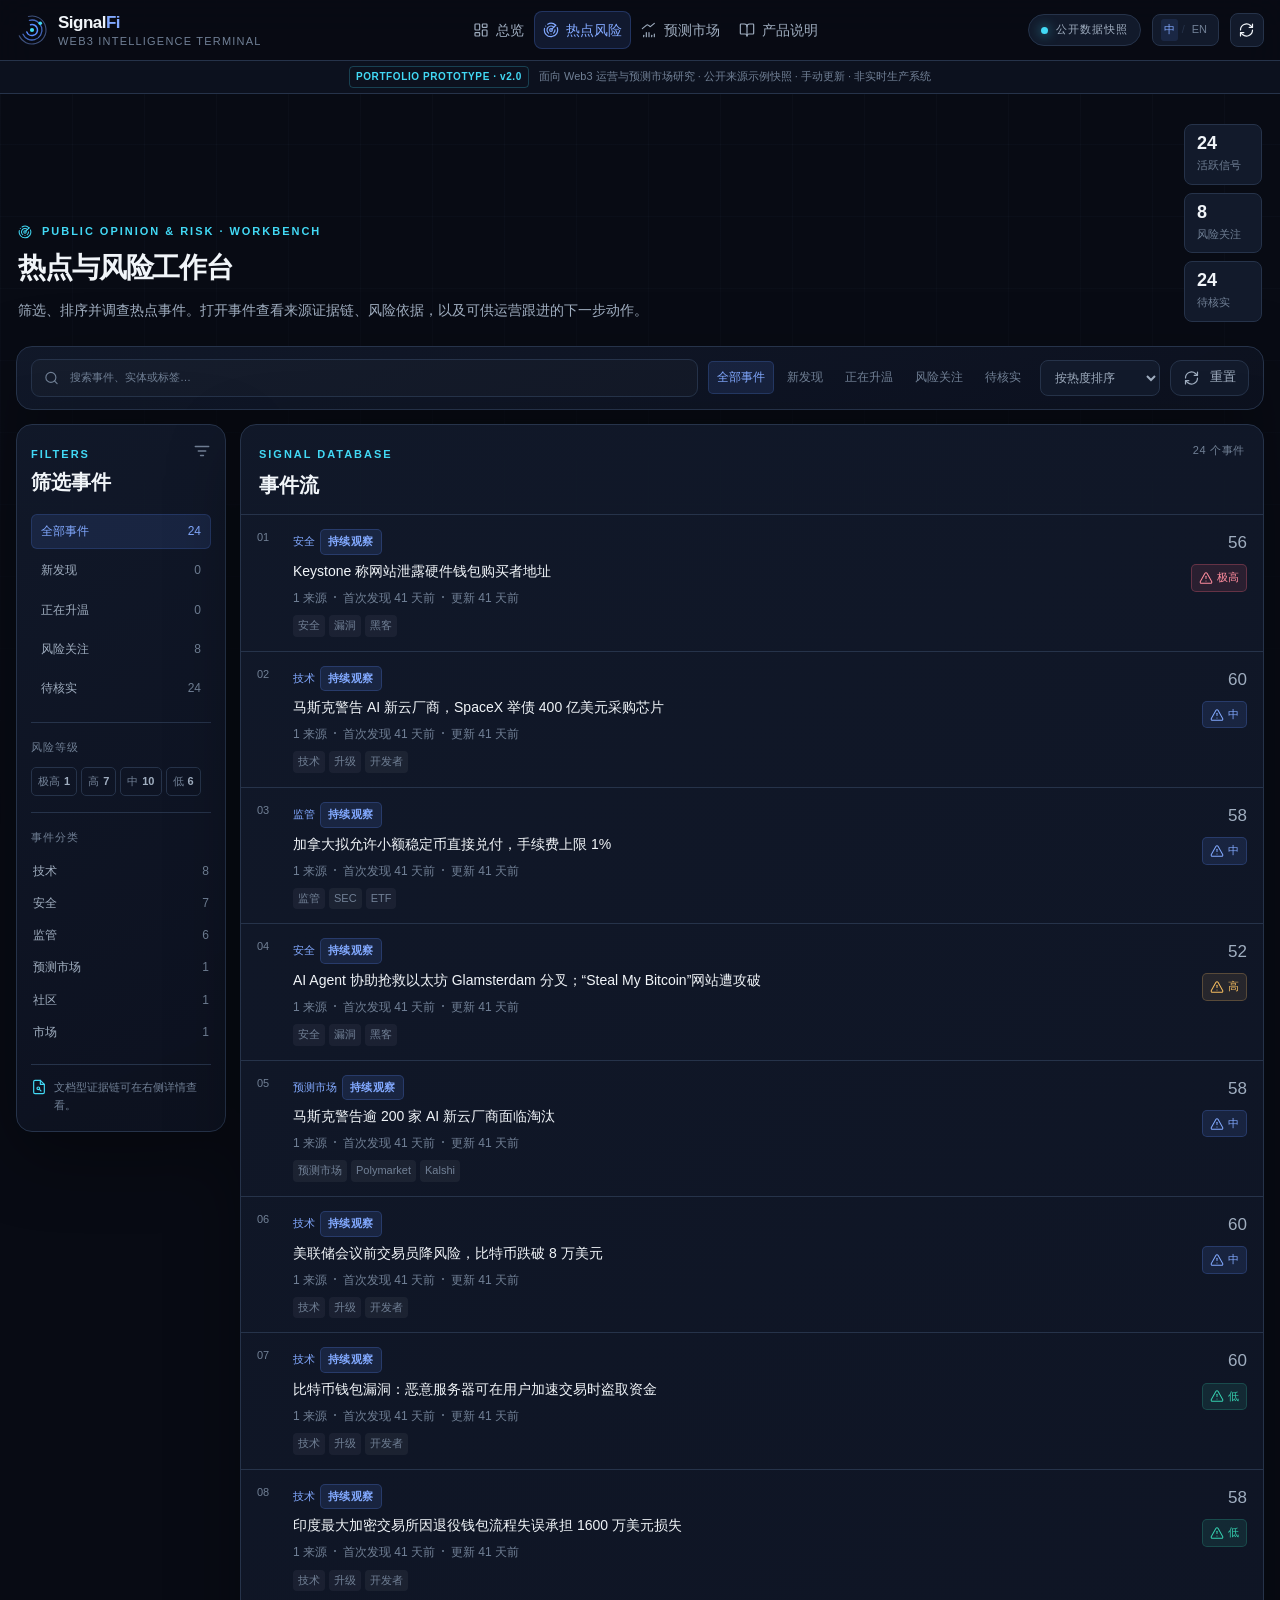
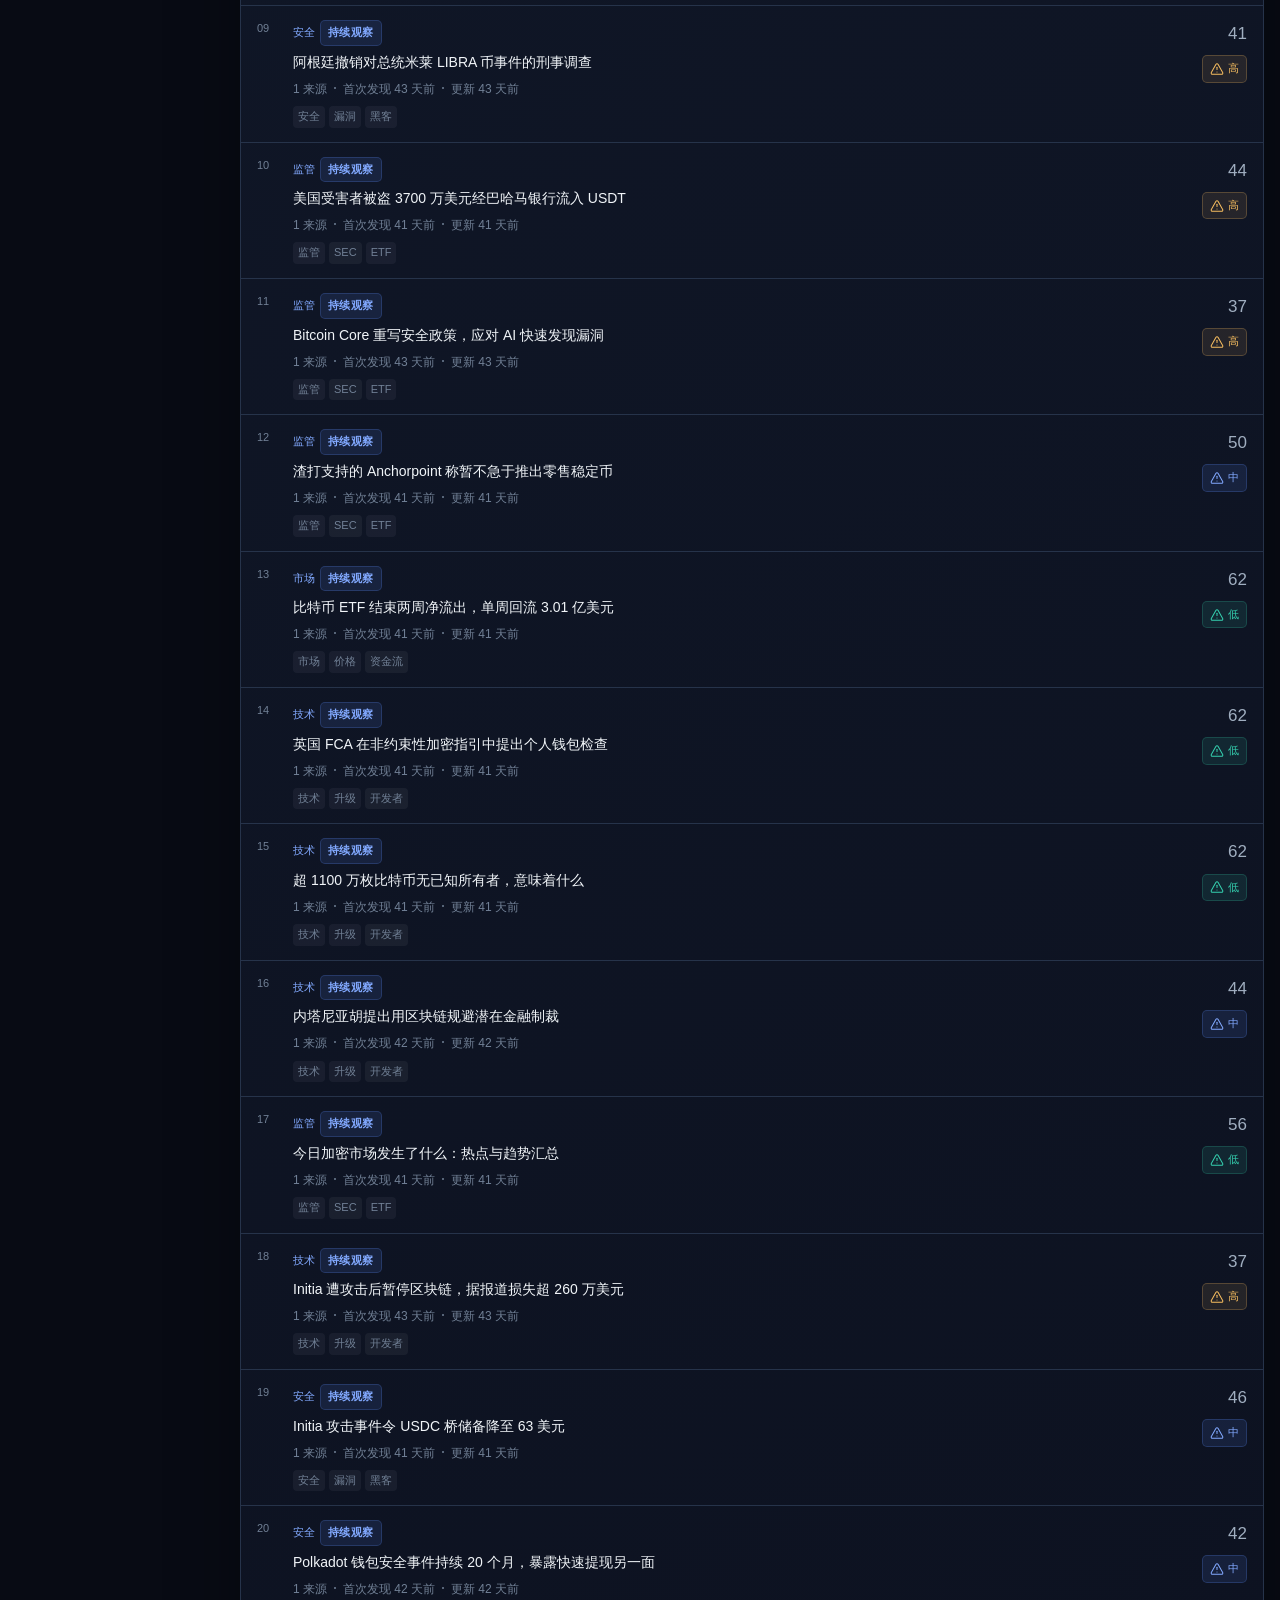
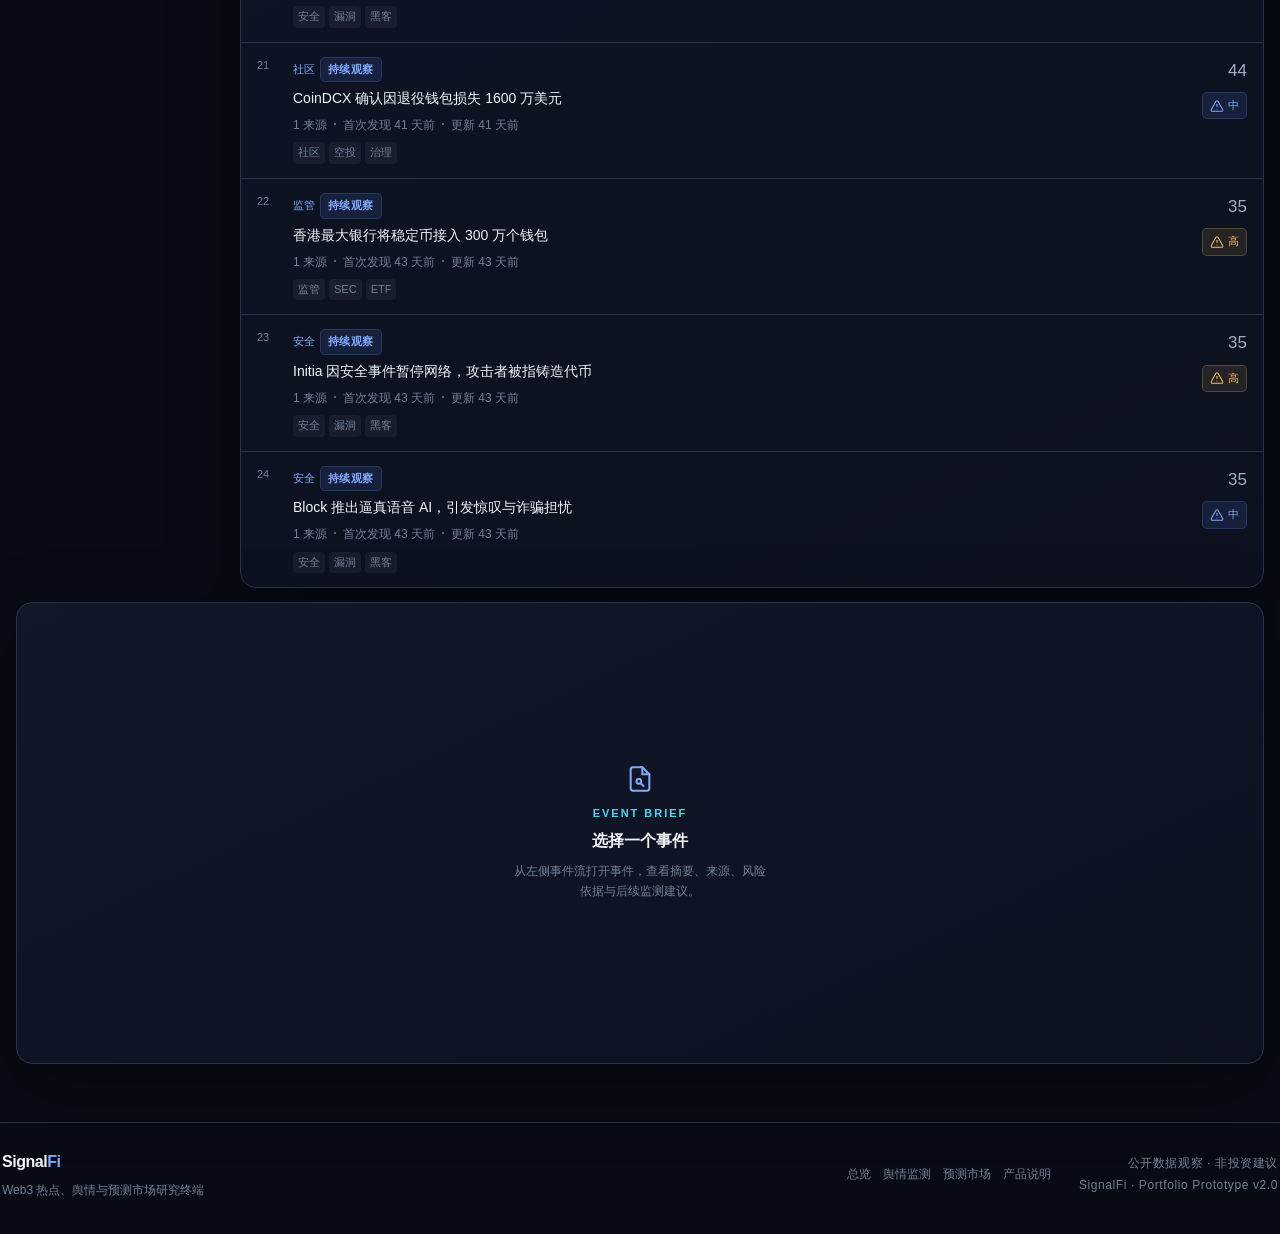
==== commit 0e1a60d7: "feat: create SignalFi v2.0 job-search demo edition" ====
--- a/signals.html
+++ b/signals.html
@@ -5,7 +5,7 @@
   <meta name="viewport" content="width=device-width, initial-scale=1">
   <meta name="description" content="SignalFi Web3 Intelligence Terminal：从公开数据中发现热点、舆情风险与预测市场研究机会。">
   <meta name="theme-color" content="#080B14">
-  <title>舆情监测工作台 · SignalFi</title>
+  <title>热点与风险工作台 · SignalFi</title>
   <link rel="icon" href="assets/favicon.svg" type="image/svg+xml">
   <link rel="stylesheet" href="assets/tokens.css">
   <link rel="stylesheet" href="assets/styles.css">
@@ -22,4 +22,3 @@
 </body>
 </html>
 
-
--- a/assets/stage1.css
+++ b/assets/stage1.css
@@ -173,7 +173,7 @@
 .signal-row-tags span { padding: 2px 5px; border-radius: 4px; color: var(--text-muted); background: var(--white-05); font-size: 7px; }
 .signal-row-score { display: flex; flex-direction: column; align-items: flex-end; justify-content: space-between; gap: 8px; }
 .heat-value { color: var(--text-secondary); font-size: 15px; font-variant-numeric: tabular-nums; }
-.signal-detail-panel { position: sticky; top: 76px; max-height: calc(100vh - 92px); overflow-y: auto; padding: 20px 18px; scrollbar-width: thin; }
+.signal-detail-panel { position: sticky; top: 100px; max-height: calc(100vh - 116px); overflow-y: auto; padding: 20px 18px; scrollbar-width: thin; }
 .detail-panel-head { display: flex; justify-content: space-between; align-items: center; gap: 12px; }
 .drawer-close { display: none; }
 .detail-panel-title { margin: 14px 0 0; color: var(--text-primary); font-size: 20px; line-height: 1.35; letter-spacing: -.02em; }
@@ -240,7 +240,7 @@
 .candidate-footer { display: flex; justify-content: space-between; gap: 10px; color: var(--text-muted); font-size: 8px; }
 .candidate-footer b { color: var(--research-violet); font-weight: 600; }
 .candidate-row[data-status="research"] .candidate-footer b { color: var(--alert-amber); }
-.prediction-detail-panel { position: sticky; top: 76px; max-height: calc(100vh - 92px); overflow-y: auto; padding: 19px 18px; scrollbar-width: thin; }
+.prediction-detail-panel { position: sticky; top: 100px; max-height: calc(100vh - 116px); overflow-y: auto; padding: 19px 18px; scrollbar-width: thin; }
 .candidate-detail-type { display: inline-block; margin-top: 14px; padding: 4px 6px; border-radius: 4px; color: var(--research-violet); background: var(--violet-soft); font-size: 7px; }
 .candidate-detail-type.research { color: var(--alert-amber); background: var(--amber-soft); }
 .prediction-metrics { margin-top: 15px; }
@@ -254,7 +254,7 @@
 .research-status-note { display: flex; align-items: flex-start; gap: 6px; color: var(--alert-amber); font-size: 8px; line-height: 1.6; }
 .methodology-layout { display: grid; grid-template-columns: 210px minmax(0, 1fr); gap: 14px; align-items: start; }
 .methodology-layout > * { min-width: 0; }
-.methodology-index { position: sticky; top: 76px; min-width: 0; padding: 17px 14px; overflow: hidden; }
+.methodology-index { position: sticky; top: 100px; min-width: 0; padding: 17px 14px; overflow: hidden; }
 .method-links { display: flex; flex-direction: column; gap: 3px; min-width: 0; max-width: 100%; margin-top: 12px; }
 .method-links a { display: flex; justify-content: space-between; gap: 8px; padding: 6px 4px; color: var(--text-secondary); font-size: 9px; text-decoration: none; }
 .method-links a:hover { color: var(--brand-blue-bright); }
@@ -537,3 +537,34 @@
 
 
 
+.prototype-strip { min-height: 28px; display: flex; align-items: center; justify-content: center; gap: 10px; padding: 5px 18px; border-top: 1px solid var(--border); color: var(--text-muted); background: color-mix(in srgb, var(--panel-base) 92%, transparent); font-size: 11px; text-align: center; }
+.prototype-badge { flex: 0 0 auto; padding: 2px 6px; border: 1px solid color-mix(in srgb, var(--signal-cyan) 24%, transparent); border-radius: 4px; color: var(--signal-cyan); font-size: 10px; font-weight: 600; letter-spacing: .06em; }
+@media (max-width: 700px) {
+  .prototype-strip { display: block; padding: 5px 12px; line-height: 1.5; }
+  .prototype-strip > span:last-child { display: none; }
+}
+.portfolio-status { display: inline-flex; align-items: center; gap: 6px; padding: 5px 8px; border: 1px solid color-mix(in srgb, var(--signal-cyan) 22%, transparent); border-radius: 5px; background: var(--cyan-soft); color: var(--signal-cyan); font-size: 11px; }
+.positioning-tags { display: flex; flex-wrap: wrap; gap: 6px; margin-top: 15px; }
+.positioning-tags span { padding: 5px 8px; border: 1px solid var(--border); border-radius: 5px; background: var(--white-03); color: var(--text-secondary); font-size: 11px; }
+.positioning-tags b { margin-right: 4px; color: var(--brand-blue-bright); font-weight: 600; }
+.operations-actions { margin-top: 12px; padding: 11px; border: 1px solid color-mix(in srgb, var(--alert-amber) 18%, transparent); border-radius: 7px; background: var(--amber-soft); }
+.operations-actions .filter-label { margin-bottom: 7px; color: var(--alert-amber); }
+.operations-actions ul { display: flex; flex-direction: column; gap: 6px; margin: 0; padding: 0; list-style: none; }
+.operations-actions li { display: flex; gap: 6px; color: var(--text-secondary); font-size: 12px; line-height: 1.55; }
+.operations-actions li::before { content: "→"; color: var(--alert-amber); flex: 0 0 auto; }
+.project-status-grid { display: grid; grid-template-columns: repeat(3, minmax(0, 1fr)); gap: 9px; margin-top: 18px; }
+.project-status-grid article { padding: 14px; border: 1px solid var(--border); border-radius: 8px; background: var(--white-03); }
+.project-status-grid ul { display: flex; flex-direction: column; gap: 7px; margin: 12px 0 0; padding: 0; list-style: none; }
+.project-status-grid li { display: flex; gap: 6px; color: var(--text-secondary); font-size: 12px; line-height: 1.55; }
+.project-status-grid li::before { content: "·"; color: var(--brand-blue-bright); }
+.my-work-note { margin-top: 13px; padding: 14px; border: 1px solid color-mix(in srgb, var(--brand-blue) 20%, transparent); border-radius: 8px; background: var(--blue-soft); }
+.my-work-note > div:first-child { display: flex; align-items: center; gap: 7px; color: var(--brand-blue-bright); }
+.my-work-note p { margin: 9px 0 0; color: var(--text-secondary); font-size: 13px; line-height: 1.7; }
+.my-work-tags { display: flex; flex-wrap: wrap; gap: 5px; margin-top: 10px; }
+.my-work-tags span { padding: 3px 7px; border: 1px solid color-mix(in srgb, var(--brand-blue) 20%, transparent); border-radius: 4px; color: var(--brand-blue-bright); font-size: 11px; }
+@media (max-width: 900px) { .project-status-grid { grid-template-columns: 1fr; } }
+
+
+html { scroll-padding-top: 100px; }
+.method-section { scroll-margin-top: 104px; }
+
